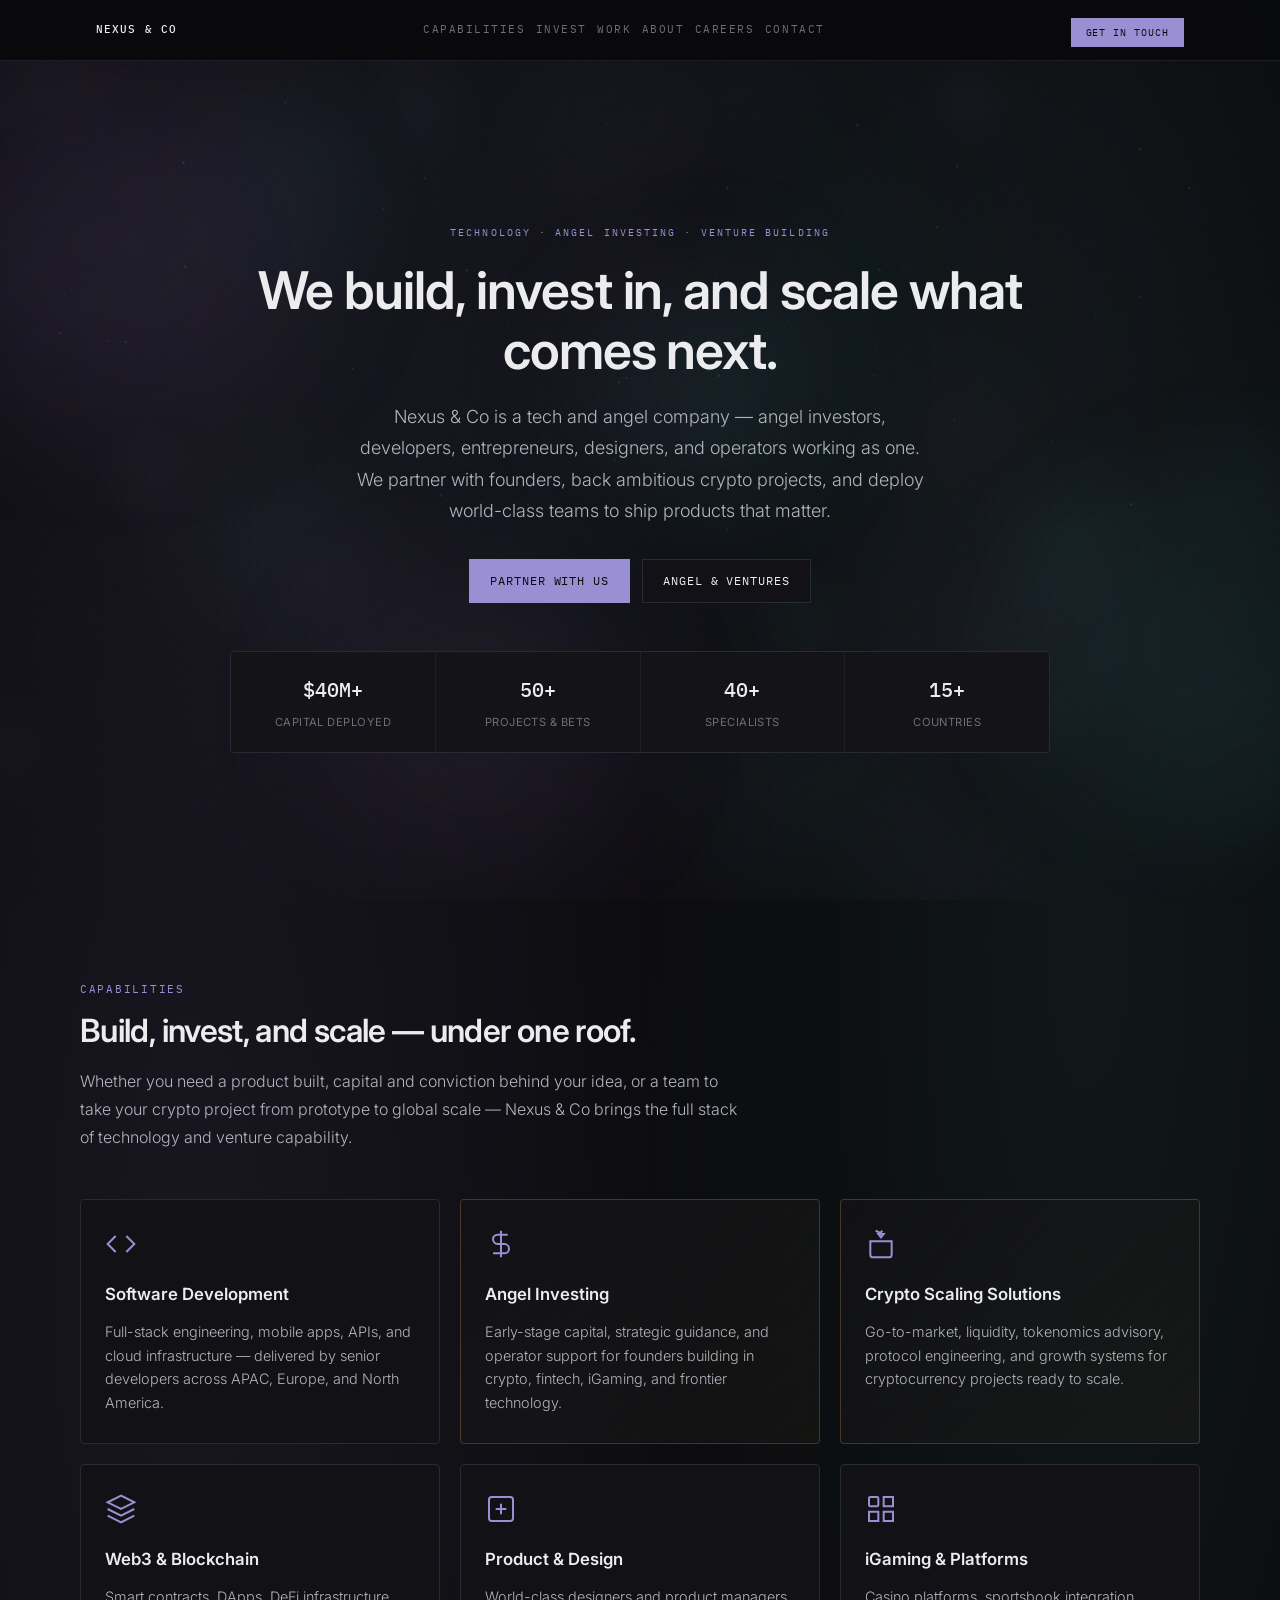
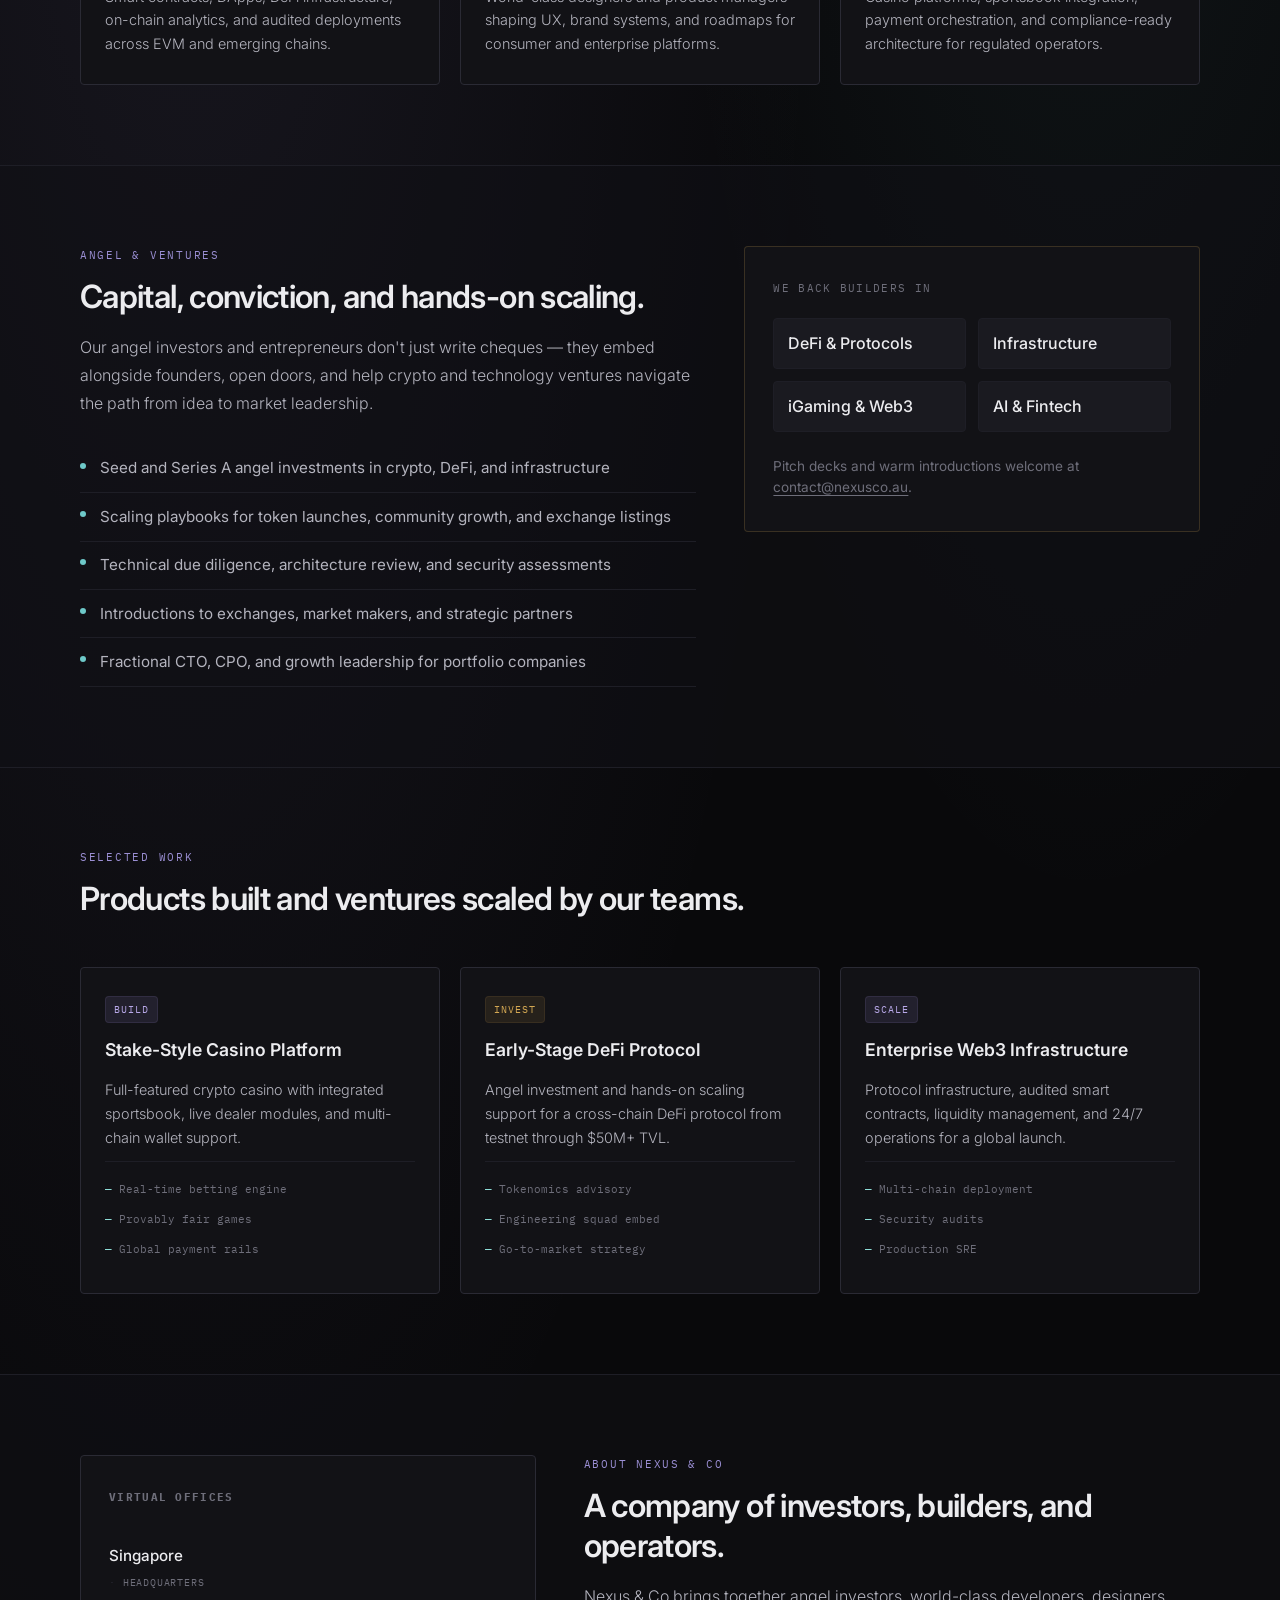
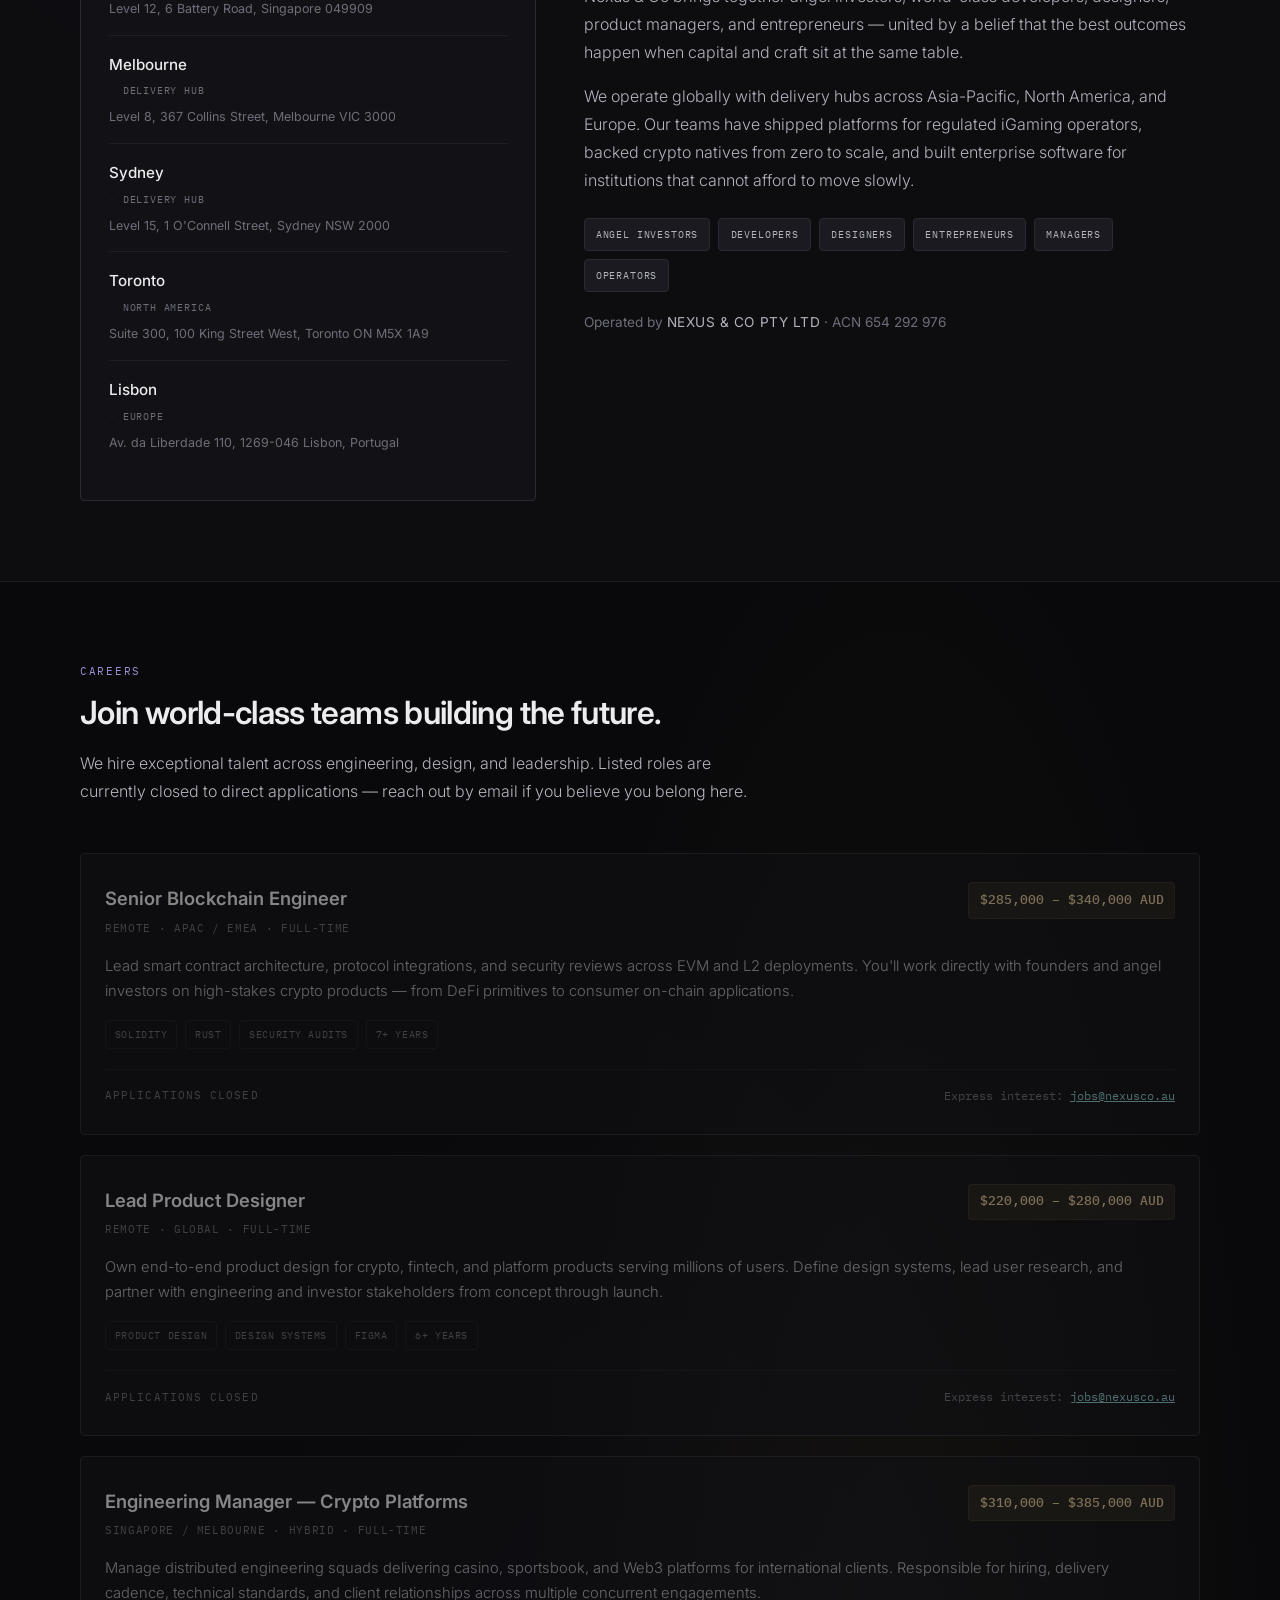
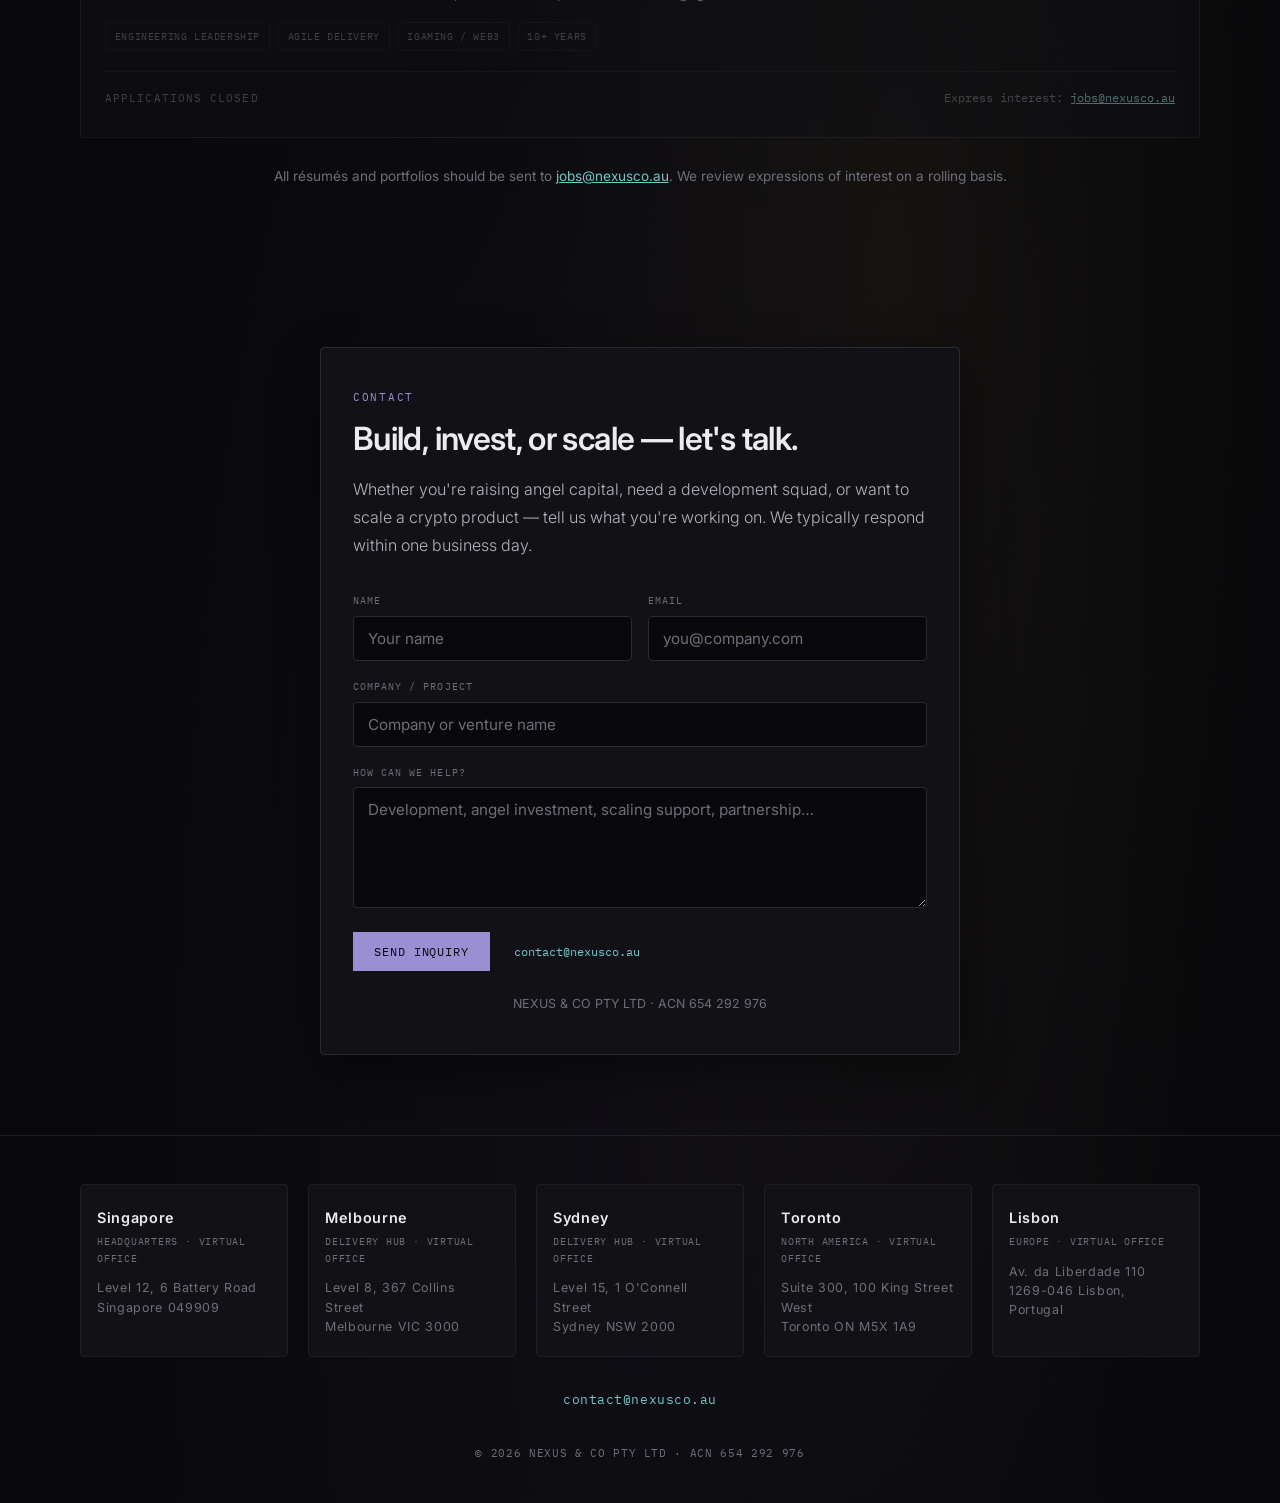
==== index.html @ ab73d251 "Nexus & Co agency site" ====
<!DOCTYPE html>
<html lang="en">
<head>
  <meta charset="UTF-8">
  <meta name="viewport" content="width=device-width, initial-scale=1.0">
  <meta name="description" content="Nexus & Co — a technology and angel investment company. We build, invest in, and scale cryptocurrency projects, startups, and digital platforms worldwide.">
  <title>Nexus &amp; Co | Technology, Angel Investing &amp; Venture Building</title>
  <link rel="preconnect" href="https://fonts.googleapis.com">
  <link rel="preconnect" href="https://fonts.gstatic.com" crossorigin>
  <link href="https://fonts.googleapis.com/css2?family=IBM+Plex+Mono:wght@400;500&family=Inter:wght@300;400;500;600&display=swap" rel="stylesheet">
  <link rel="stylesheet" href="styles.css">
</head>
<body class="page-home page-agency">
  <div class="nebula" aria-hidden="true">
    <div class="nebula-cloud nebula-cloud--1"></div>
    <div class="nebula-cloud nebula-cloud--2"></div>
    <div class="nebula-cloud nebula-cloud--3"></div>
    <div class="nebula-cloud nebula-cloud--4"></div>
  </div>
  <canvas id="portal-canvas" aria-hidden="true"></canvas>
  <div class="grain" aria-hidden="true"></div>

  <header id="site-header"></header>

  <main>
    <section id="home" class="hero hero--agency">
      <div class="hero-content">
        <p class="hero-eyebrow accent-lavender-soft">Technology · Angel Investing · Venture Building</p>
        <h1 class="hero-title">We build, invest in, and scale what comes next.</h1>
        <p class="hero-lead">
          Nexus &amp; Co is a tech and angel company — angel investors, developers, entrepreneurs,
          designers, and operators working as one. We partner with founders, back ambitious crypto
          projects, and deploy world-class teams to ship products that matter.
        </p>
        <div class="hero-actions">
          <a href="#contact" class="btn btn-primary btn-lg">Partner With Us</a>
          <a href="#invest" class="btn btn-secondary btn-lg">Angel &amp; Ventures</a>
        </div>
        <div class="hero-stats">
          <div class="stat">
            <span class="stat-value">$40M+</span>
            <span class="stat-label">Capital Deployed</span>
          </div>
          <div class="stat">
            <span class="stat-value">50+</span>
            <span class="stat-label">Projects &amp; Bets</span>
          </div>
          <div class="stat">
            <span class="stat-value">40+</span>
            <span class="stat-label">Specialists</span>
          </div>
          <div class="stat">
            <span class="stat-value">15+</span>
            <span class="stat-label">Countries</span>
          </div>
        </div>
      </div>
    </section>

    <section id="services" class="section section--agency">
      <div class="section-inner section-inner--wide">
        <div class="section-head">
          <p class="section-eyebrow">Capabilities</p>
          <h2 class="section-heading">Build, invest, and scale — under one roof.</h2>
          <p class="section-intro">
            Whether you need a product built, capital and conviction behind your idea, or a team
            to take your crypto project from prototype to global scale — Nexus &amp; Co brings
            the full stack of technology and venture capability.
          </p>
        </div>
        <div class="service-grid">
          <article class="service-card">
            <div class="service-icon" aria-hidden="true">
              <svg viewBox="0 0 24 24" fill="none" stroke="currentColor" stroke-width="1.5"><path d="M16 18l6-6-6-6M8 6l-6 6 6 6"/></svg>
            </div>
            <h3>Software Development</h3>
            <p>Full-stack engineering, mobile apps, APIs, and cloud infrastructure — delivered by senior developers across APAC, Europe, and North America.</p>
          </article>
          <article class="service-card service-card--highlight">
            <div class="service-icon accent-gold" aria-hidden="true">
              <svg viewBox="0 0 24 24" fill="none" stroke="currentColor" stroke-width="1.5"><path d="M12 2v20M17 5H9.5a3.5 3.5 0 0 0 0 7h5a3.5 3.5 0 0 1 0 7H6"/></svg>
            </div>
            <h3>Angel Investing</h3>
            <p>Early-stage capital, strategic guidance, and operator support for founders building in crypto, fintech, iGaming, and frontier technology.</p>
          </article>
          <article class="service-card service-card--highlight">
            <div class="service-icon accent-gold" aria-hidden="true">
              <svg viewBox="0 0 24 24" fill="none" stroke="currentColor" stroke-width="1.5"><path d="m13 2-2 2.5h3L12 7l-2-2.5h3L8 2"/><path d="M4 10h16v10a2 2 0 0 1-2 2H6a2 2 0 0 1-2-2V10z"/></svg>
            </div>
            <h3>Crypto Scaling Solutions</h3>
            <p>Go-to-market, liquidity, tokenomics advisory, protocol engineering, and growth systems for cryptocurrency projects ready to scale.</p>
          </article>
          <article class="service-card">
            <div class="service-icon" aria-hidden="true">
              <svg viewBox="0 0 24 24" fill="none" stroke="currentColor" stroke-width="1.5"><path d="M12 2L2 7l10 5 10-5-10-5z"/><path d="M2 17l10 5 10-5M2 12l10 5 10-5"/></svg>
            </div>
            <h3>Web3 &amp; Blockchain</h3>
            <p>Smart contracts, DApps, DeFi infrastructure, on-chain analytics, and audited deployments across EVM and emerging chains.</p>
          </article>
          <article class="service-card">
            <div class="service-icon" aria-hidden="true">
              <svg viewBox="0 0 24 24" fill="none" stroke="currentColor" stroke-width="1.5"><rect x="3" y="3" width="18" height="18" rx="2"/><path d="M8 12h8M12 8v8"/></svg>
            </div>
            <h3>Product &amp; Design</h3>
            <p>World-class designers and product managers shaping UX, brand systems, and roadmaps for consumer and enterprise platforms.</p>
          </article>
          <article class="service-card">
            <div class="service-icon" aria-hidden="true">
              <svg viewBox="0 0 24 24" fill="none" stroke="currentColor" stroke-width="1.5"><rect x="3" y="3" width="7" height="7" rx="1"/><path d="M14 3h7v7h-7zM14 14h7v7h-7zM3 14h7v7H3z"/></svg>
            </div>
            <h3>iGaming &amp; Platforms</h3>
            <p>Casino platforms, sportsbook integration, payment orchestration, and compliance-ready architecture for regulated operators.</p>
          </article>
        </div>
      </div>
    </section>

    <section id="invest" class="section section--agency section--alt">
      <div class="section-inner section-inner--wide">
        <div class="split-block">
          <div class="split-block__content">
            <p class="section-eyebrow accent-gold">Angel &amp; Ventures</p>
            <h2 class="section-heading">Capital, conviction, and hands-on scaling.</h2>
            <p class="section-intro">
              Our angel investors and entrepreneurs don't just write cheques — they embed alongside
              founders, open doors, and help crypto and technology ventures navigate the path from
              idea to market leadership.
            </p>
            <ul class="feature-list">
              <li>Seed and Series A angel investments in crypto, DeFi, and infrastructure</li>
              <li>Scaling playbooks for token launches, community growth, and exchange listings</li>
              <li>Technical due diligence, architecture review, and security assessments</li>
              <li>Introductions to exchanges, market makers, and strategic partners</li>
              <li>Fractional CTO, CPO, and growth leadership for portfolio companies</li>
            </ul>
          </div>
          <div class="split-block__panel">
            <div class="trust-panel trust-panel--invest">
              <p class="trust-panel__label">We back builders in</p>
              <ul class="trust-panel__regions">
                <li>DeFi &amp; Protocols</li>
                <li>Infrastructure</li>
                <li>iGaming &amp; Web3</li>
                <li>AI &amp; Fintech</li>
              </ul>
              <p class="trust-panel__note muted">
                Pitch decks and warm introductions welcome at
                <a href="mailto:contact@nexusco.au" class="inline-link accent-cyan">contact@nexusco.au</a>.
              </p>
            </div>
          </div>
        </div>
      </div>
    </section>

    <section id="work" class="section section--agency">
      <div class="section-inner section-inner--wide">
        <div class="section-head">
          <p class="section-eyebrow">Selected Work</p>
          <h2 class="section-heading">Products built and ventures scaled by our teams.</h2>
        </div>
        <div class="project-grid">
          <article class="project-card">
            <span class="project-tag">Build</span>
            <h3>Stake-Style Casino Platform</h3>
            <p>Full-featured crypto casino with integrated sportsbook, live dealer modules, and multi-chain wallet support.</p>
            <ul class="project-meta">
              <li>Real-time betting engine</li>
              <li>Provably fair games</li>
              <li>Global payment rails</li>
            </ul>
          </article>
          <article class="project-card">
            <span class="project-tag project-tag--gold">Invest</span>
            <h3>Early-Stage DeFi Protocol</h3>
            <p>Angel investment and hands-on scaling support for a cross-chain DeFi protocol from testnet through $50M+ TVL.</p>
            <ul class="project-meta">
              <li>Tokenomics advisory</li>
              <li>Engineering squad embed</li>
              <li>Go-to-market strategy</li>
            </ul>
          </article>
          <article class="project-card">
            <span class="project-tag">Scale</span>
            <h3>Enterprise Web3 Infrastructure</h3>
            <p>Protocol infrastructure, audited smart contracts, liquidity management, and 24/7 operations for a global launch.</p>
            <ul class="project-meta">
              <li>Multi-chain deployment</li>
              <li>Security audits</li>
              <li>Production SRE</li>
            </ul>
          </article>
        </div>
      </div>
    </section>

    <section id="about" class="section section--agency section--alt">
      <div class="section-inner section-inner--wide">
        <div class="split-block split-block--reverse">
          <div class="split-block__content">
            <p class="section-eyebrow">About Nexus &amp; Co</p>
            <h2 class="section-heading">A company of investors, builders, and operators.</h2>
            <p class="section-intro">
              Nexus &amp; Co brings together angel investors, world-class developers, designers,
              product managers, and entrepreneurs — united by a belief that the best outcomes
              happen when capital and craft sit at the same table.
            </p>
            <p class="section-intro">
              We operate globally with delivery hubs across Asia-Pacific, North America, and Europe.
              Our teams have shipped platforms for regulated iGaming operators, backed crypto
              natives from zero to scale, and built enterprise software for institutions that
              cannot afford to move slowly.
            </p>
            <div class="team-pillars">
              <span class="team-pillar">Angel Investors</span>
              <span class="team-pillar">Developers</span>
              <span class="team-pillar">Designers</span>
              <span class="team-pillar">Entrepreneurs</span>
              <span class="team-pillar">Managers</span>
              <span class="team-pillar">Operators</span>
            </div>
            <p class="section-legal muted">
              Operated by <span class="legal-entity">NEXUS &amp; CO PTY LTD</span> · ACN 654 292 976
            </p>
          </div>
          <div class="split-block__panel">
            <div class="office-list">
              <h3 class="office-list__title">Virtual Offices</h3>
              <ul class="office-addresses">
                <li>
                  <span class="office-city">Singapore</span>
                  <span class="office-role">Headquarters</span>
                  <address>Level 12, 6 Battery Road, Singapore 049909</address>
                </li>
                <li>
                  <span class="office-city">Melbourne</span>
                  <span class="office-role">Delivery Hub</span>
                  <address>Level 8, 367 Collins Street, Melbourne VIC 3000</address>
                </li>
                <li>
                  <span class="office-city">Sydney</span>
                  <span class="office-role">Delivery Hub</span>
                  <address>Level 15, 1 O'Connell Street, Sydney NSW 2000</address>
                </li>
                <li>
                  <span class="office-city">Toronto</span>
                  <span class="office-role">North America</span>
                  <address>Suite 300, 100 King Street West, Toronto ON M5X 1A9</address>
                </li>
                <li>
                  <span class="office-city">Lisbon</span>
                  <span class="office-role">Europe</span>
                  <address>Av. da Liberdade 110, 1269-046 Lisbon, Portugal</address>
                </li>
              </ul>
            </div>
          </div>
        </div>
      </div>
    </section>

    <section id="careers" class="section section--agency">
      <div class="section-inner section-inner--wide">
        <div class="section-head">
          <p class="section-eyebrow">Careers</p>
          <h2 class="section-heading">Join world-class teams building the future.</h2>
          <p class="section-intro">
            We hire exceptional talent across engineering, design, and leadership. Listed roles are
            currently closed to direct applications — reach out by email if you believe you belong here.
          </p>
        </div>
        <div class="jobs-board">
          <article class="job-card job-card--closed">
            <div class="job-card__top">
              <div>
                <h3 class="job-title">Senior Blockchain Engineer</h3>
                <p class="job-meta">Remote · APAC / EMEA · Full-time</p>
              </div>
              <span class="job-salary">$285,000 – $340,000 AUD</span>
            </div>
            <p class="job-desc">
              Lead smart contract architecture, protocol integrations, and security reviews across
              EVM and L2 deployments. You'll work directly with founders and angel investors on
              high-stakes crypto products — from DeFi primitives to consumer on-chain applications.
            </p>
            <ul class="job-tags">
              <li>Solidity</li>
              <li>Rust</li>
              <li>Security audits</li>
              <li>7+ years</li>
            </ul>
            <div class="job-card__footer">
              <span class="job-status">Applications closed</span>
              <span class="job-apply-note">Express interest: <a href="mailto:jobs@nexusco.au" class="accent-cyan">jobs@nexusco.au</a></span>
            </div>
          </article>

          <article class="job-card job-card--closed">
            <div class="job-card__top">
              <div>
                <h3 class="job-title">Lead Product Designer</h3>
                <p class="job-meta">Remote · Global · Full-time</p>
              </div>
              <span class="job-salary">$220,000 – $280,000 AUD</span>
            </div>
            <p class="job-desc">
              Own end-to-end product design for crypto, fintech, and platform products serving
              millions of users. Define design systems, lead user research, and partner with
              engineering and investor stakeholders from concept through launch.
            </p>
            <ul class="job-tags">
              <li>Product design</li>
              <li>Design systems</li>
              <li>Figma</li>
              <li>6+ years</li>
            </ul>
            <div class="job-card__footer">
              <span class="job-status">Applications closed</span>
              <span class="job-apply-note">Express interest: <a href="mailto:jobs@nexusco.au" class="accent-cyan">jobs@nexusco.au</a></span>
            </div>
          </article>

          <article class="job-card job-card--closed">
            <div class="job-card__top">
              <div>
                <h3 class="job-title">Engineering Manager — Crypto Platforms</h3>
                <p class="job-meta">Singapore / Melbourne · Hybrid · Full-time</p>
              </div>
              <span class="job-salary">$310,000 – $385,000 AUD</span>
            </div>
            <p class="job-desc">
              Manage distributed engineering squads delivering casino, sportsbook, and Web3
              platforms for international clients. Responsible for hiring, delivery cadence,
              technical standards, and client relationships across multiple concurrent engagements.
            </p>
            <ul class="job-tags">
              <li>Engineering leadership</li>
              <li>Agile delivery</li>
              <li>iGaming / Web3</li>
              <li>10+ years</li>
            </ul>
            <div class="job-card__footer">
              <span class="job-status">Applications closed</span>
              <span class="job-apply-note">Express interest: <a href="mailto:jobs@nexusco.au" class="accent-cyan">jobs@nexusco.au</a></span>
            </div>
          </article>
        </div>
        <p class="jobs-board__note muted">
          All résumés and portfolios should be sent to
          <a href="mailto:jobs@nexusco.au" class="accent-cyan">jobs@nexusco.au</a>.
          We review expressions of interest on a rolling basis.
        </p>
      </div>
    </section>

    <section id="contact" class="section section--agency section--contact section-last">
      <div class="section-inner section-inner--narrow">
        <div class="contact-card">
          <p class="section-eyebrow">Contact</p>
          <h2 class="section-heading">Build, invest, or scale — let's talk.</h2>
          <p class="section-intro">
            Whether you're raising angel capital, need a development squad, or want to scale a
            crypto product — tell us what you're working on. We typically respond within one business day.
          </p>
          <form class="contact-form" id="contact-form" action="mailto:contact@nexusco.au" method="post" enctype="text/plain">
            <div class="form-row">
              <label class="form-field">
                <span>Name</span>
                <input type="text" name="name" required autocomplete="name" placeholder="Your name">
              </label>
              <label class="form-field">
                <span>Email</span>
                <input type="email" name="email" required autocomplete="email" placeholder="you@company.com">
              </label>
            </div>
            <label class="form-field">
              <span>Company / Project</span>
              <input type="text" name="company" autocomplete="organization" placeholder="Company or venture name">
            </label>
            <label class="form-field">
              <span>How can we help?</span>
              <textarea name="message" rows="5" required placeholder="Development, angel investment, scaling support, partnership…"></textarea>
            </label>
            <div class="contact-form__actions">
              <button type="submit" class="btn btn-primary btn-lg">Send Inquiry</button>
              <a href="mailto:contact@nexusco.au" class="contact-email accent-cyan">contact@nexusco.au</a>
            </div>
          </form>
          <p class="contact-form__status" id="contact-status" hidden></p>
          <p class="contact-legal muted">
            NEXUS &amp; CO PTY LTD · ACN 654 292 976
          </p>
        </div>
      </div>
    </section>
  </main>

  <footer class="site-footer site-footer--agency">
    <div class="footer-inner footer-inner--minimal">
      <div class="footer-offices">
        <article class="footer-office">
          <h3 class="footer-office__city">Singapore</h3>
          <p class="footer-office__role muted">Headquarters · Virtual Office</p>
          <address>Level 12, 6 Battery Road<br>Singapore 049909</address>
        </article>
        <article class="footer-office">
          <h3 class="footer-office__city">Melbourne</h3>
          <p class="footer-office__role muted">Delivery Hub · Virtual Office</p>
          <address>Level 8, 367 Collins Street<br>Melbourne VIC 3000</address>
        </article>
        <article class="footer-office">
          <h3 class="footer-office__city">Sydney</h3>
          <p class="footer-office__role muted">Delivery Hub · Virtual Office</p>
          <address>Level 15, 1 O'Connell Street<br>Sydney NSW 2000</address>
        </article>
        <article class="footer-office">
          <h3 class="footer-office__city">Toronto</h3>
          <p class="footer-office__role muted">North America · Virtual Office</p>
          <address>Suite 300, 100 King Street West<br>Toronto ON M5X 1A9</address>
        </article>
        <article class="footer-office">
          <h3 class="footer-office__city">Lisbon</h3>
          <p class="footer-office__role muted">Europe · Virtual Office</p>
          <address>Av. da Liberdade 110<br>1269-046 Lisbon, Portugal</address>
        </article>
      </div>
      <a href="mailto:contact@nexusco.au" class="footer-contact accent-cyan">contact@nexusco.au</a>
      <p class="footer-legal-line muted">&copy; <span id="year"></span> NEXUS &amp; CO PTY LTD · ACN 654 292 976</p>
    </div>
  </footer>

  <script src="nav-utils.js"></script>
  <script src="header.js"></script>
  <script src="script.js"></script>
</body>
</html>
---- styles.css ----
/* Nexus & Co — dark nebula / venture */

:root {
  --bg: #09090b;
  --bg-panel: #121216;
  --bg-elevated: #1a1a20;
  --fg: #ececef;
  --fg-secondary: #b4b4be;
  --fg-muted: #6e6e7a;
  --border: #2a2a34;
  --border-soft: #1e1e26;
  --accent: #d8d8e0;
  --lavender: #b8a8e8;
  --lavender-soft: #9b8fd4;
  --lavender-bg: rgba(155, 143, 212, 0.12);
  --gold: #d4a853;
  --gold-soft: #e8c47a;
  --gold-bg: rgba(212, 168, 83, 0.1);
  --cyan: #6ec9c9;
  --cyan-soft: #8eded8;
  --cyan-bg: rgba(110, 201, 201, 0.1);
  --galaxy-1: rgba(155, 143, 212, 0.08);
  --galaxy-2: rgba(110, 201, 201, 0.06);
  --ring: rgba(200, 200, 220, 0.1);
  --shadow: rgba(0, 0, 0, 0.45);
  --font: "IBM Plex Mono", "Courier New", Courier, monospace;
  --font-sans: "Inter", system-ui, -apple-system, "Segoe UI", sans-serif;
  --max-width: 640px;
  --max-width-wide: 1120px;
  --max-width-narrow: 640px;
  --header-height: 3.75rem;
  --radius: 4px;
}

.accent-lavender {
  color: var(--lavender);
}

.accent-cyan {
  color: var(--cyan);
}

.accent-cyan-soft {
  color: var(--cyan-soft);
}

.accent-lavender-soft {
  color: var(--lavender-soft);
}

.accent-gold {
  color: var(--gold);
}

.logo {
  color: var(--fg);
  text-shadow: 0 0 48px var(--lavender-bg);
}

*,
*::before,
*::after {
  box-sizing: border-box;
  margin: 0;
  padding: 0;
}

html {
  scroll-behavior: smooth;
  scroll-padding-top: 5.5rem;
  font-size: 16px;
}

body {
  font-family: var(--font);
  background: var(--bg);
  background-image:
    radial-gradient(ellipse 90% 60% at 15% 20%, rgba(155, 143, 212, 0.1) 0%, transparent 55%),
    radial-gradient(ellipse 70% 50% at 85% 15%, rgba(110, 201, 201, 0.08) 0%, transparent 50%),
    radial-gradient(ellipse 80% 55% at 50% 95%, rgba(120, 90, 160, 0.06) 0%, transparent 55%);
  color: var(--fg);
  line-height: 1.75;
  min-height: 100vh;
  overflow-x: hidden;
  -webkit-font-smoothing: antialiased;
}

/* Nebula layers */
.nebula {
  position: fixed;
  inset: 0;
  z-index: 0;
  pointer-events: none;
  overflow: hidden;
}

.nebula-cloud {
  position: absolute;
  border-radius: 50%;
  filter: blur(72px);
  opacity: 0.55;
  animation: nebula-drift 48s ease-in-out infinite;
}

.nebula-cloud--1 {
  width: min(55vw, 420px);
  height: min(45vw, 340px);
  top: 8%;
  left: -8%;
  background: rgba(120, 100, 170, 0.22);
  animation-duration: 52s;
}

.nebula-cloud--2 {
  width: min(50vw, 380px);
  height: min(40vw, 300px);
  top: 55%;
  right: -10%;
  background: rgba(70, 150, 160, 0.18);
  animation-delay: -12s;
  animation-duration: 44s;
}

.nebula-cloud--3 {
  width: min(42vw, 320px);
  height: min(38vw, 280px);
  bottom: 5%;
  left: 25%;
  background: rgba(140, 110, 180, 0.14);
  animation-delay: -24s;
  animation-direction: reverse;
}

.nebula-cloud--4 {
  width: min(35vw, 260px);
  height: min(30vw, 220px);
  top: 30%;
  left: 45%;
  background: rgba(90, 170, 180, 0.12);
  animation-delay: -8s;
  animation-duration: 56s;
}

@keyframes nebula-drift {
  0%, 100% {
    transform: translate(0, 0) scale(1);
  }
  33% {
    transform: translate(3%, 2%) scale(1.04);
  }
  66% {
    transform: translate(-2%, 3%) scale(0.98);
  }
}

/* Portal / galaxy canvas */
#portal-canvas {
  position: fixed;
  inset: 0;
  width: 100%;
  height: 100%;
  z-index: 1;
  pointer-events: none;
}

.grain {
  position: fixed;
  inset: 0;
  z-index: 2;
  pointer-events: none;
  opacity: 0.35;
  background-image: url("data:image/svg+xml,%3Csvg viewBox='0 0 256 256' xmlns='http://www.w3.org/2000/svg'%3E%3Cfilter id='n'%3E%3CfeTurbulence type='fractalNoise' baseFrequency='0.9' numOctaves='4' stitchTiles='stitch'/%3E%3C/filter%3E%3Crect width='100%25' height='100%25' filter='url(%23n)' opacity='0.04'/%3E%3C/svg%3E");
}

/* Header */
.site-header {
  position: fixed;
  top: 0;
  left: 0;
  right: 0;
  z-index: 100;
  min-height: var(--header-height);
  display: flex;
  align-items: center;
  justify-content: center;
  background: linear-gradient(
    to bottom,
    rgba(9, 9, 11, 0.96) 0%,
    rgba(9, 9, 11, 0.88) 70%,
    transparent 100%
  );
  backdrop-filter: blur(10px);
}

.site-header--spread {
  padding: 0.5rem 0;
}

.header-inner {
  width: 100%;
  max-width: var(--max-width-wide);
  margin: 0 auto;
  padding: 0.5rem 1rem;
  display: flex;
  align-items: center;
  gap: 0.5rem 0.75rem;
}

.header-logo {
  font-size: 0.68rem;
  font-weight: 500;
  letter-spacing: 0.14em;
  text-transform: uppercase;
  color: var(--fg);
  text-decoration: none;
  white-space: nowrap;
  flex-shrink: 0;
}

.nav-toggle {
  display: none;
  margin-left: auto;
  font-family: var(--font);
  font-size: 0.62rem;
  letter-spacing: 0.1em;
  text-transform: uppercase;
  padding: 0.4rem 0.55rem;
  border: 1px solid var(--border);
  background: var(--bg-panel);
  color: var(--fg-muted);
  cursor: pointer;
}

.header-nav-group {
  display: flex;
  align-items: center;
  gap: 0.35rem 0.75rem;
  flex: 1;
  min-width: 0;
  justify-content: center;
}

.nav--public {
  display: flex;
  flex-wrap: wrap;
  justify-content: center;
  gap: 0.2rem 0.65rem;
  min-width: 0;
}

.nav-link {
  font-size: 0.62rem;
}

.nav-link[hidden] {
  display: none !important;
}

.nav-member {
  flex-shrink: 0;
  position: relative;
}

.nav-member[hidden] {
  display: none !important;
}

.nav-dropdown__trigger {
  font-family: var(--font);
  font-size: 0.62rem;
  letter-spacing: 0.1em;
  text-transform: uppercase;
  padding: 0.35rem 0.55rem;
  border: 1px solid var(--border);
  background: linear-gradient(135deg, var(--lavender-bg), var(--cyan-bg));
  color: var(--fg);
  cursor: pointer;
  white-space: nowrap;
}

.nav-dropdown__trigger[aria-expanded="true"] {
  border-color: var(--lavender-soft);
  color: var(--lavender);
}

.nav-dropdown__caret {
  font-size: 0.5rem;
  margin-left: 0.15rem;
}

.nav-dropdown__panel {
  position: absolute;
  top: calc(100% + 0.35rem);
  right: 0;
  min-width: 10rem;
  background: var(--bg-panel);
  border: 1px solid var(--border);
  box-shadow: 0 8px 28px var(--shadow);
  z-index: 200;
  display: flex;
  flex-direction: column;
  padding: 0.35rem 0;
}

.nav-dropdown__panel[hidden] {
  display: none;
}

.nav-dropdown__link {
  font-size: 0.62rem;
  letter-spacing: 0.08em;
  text-transform: uppercase;
  padding: 0.55rem 0.85rem;
  color: var(--fg-muted);
  text-decoration: none;
  transition: background 0.15s ease, color 0.15s ease;
}

.nav-dropdown__link:hover,
.nav-dropdown__link:focus-visible,
.nav-dropdown__link.active {
  color: var(--lavender);
  background: var(--lavender-bg);
  outline: none;
}

.wallet-panel {
  flex-shrink: 0;
}

.nav-link--dashboard {
  color: var(--fg);
}

.nav-link {
  font-size: 0.7rem;
  font-weight: 400;
  letter-spacing: 0.14em;
  text-transform: uppercase;
  color: var(--fg-muted);
  text-decoration: none;
  transition: color 0.2s ease;
}

.nav-link:hover,
.nav-link:focus-visible {
  color: var(--fg);
  outline: none;
}

.nav-link.active {
  color: var(--lavender);
  outline: none;
}

/* Main */
main {
  position: relative;
  z-index: 2;
  padding-top: var(--header-height);
}

/* Terminal frames */
.terminal-frame {
  background: var(--bg-panel);
  border: 1px solid var(--border);
  border-radius: var(--radius);
  box-shadow: 0 1px 0 var(--shadow), 0 12px 40px var(--shadow);
  overflow: hidden;
}

.frame-bar {
  display: flex;
  align-items: center;
  gap: 0.75rem;
  padding: 0.5rem 1rem;
  background: var(--bg-elevated);
  border-bottom: 1px solid var(--border-soft);
  font-size: 0.65rem;
  letter-spacing: 0.1em;
  text-transform: lowercase;
  color: var(--fg-muted);
}

.frame-dots::before {
  content: "";
  display: inline-block;
  width: 6px;
  height: 6px;
  border-radius: 50%;
  background: var(--border);
  box-shadow: 10px 0 0 var(--border), 20px 0 0 var(--border);
}

.frame-body {
  padding: 2.5rem 2rem;
  position: relative;
}

/* Hero */
.hero {
  min-height: 100vh;
  display: flex;
  align-items: center;
  justify-content: center;
  padding: 5rem 1.5rem 6rem;
}

.hero-frame {
  width: 100%;
  max-width: var(--max-width);
  text-align: center;
}

.hero-frame .frame-body {
  padding: 4rem 2rem 3.5rem;
}

.hero-eyebrow {
  position: relative;
  z-index: 1;
  font-size: 0.65rem;
  letter-spacing: 0.2em;
  text-transform: uppercase;
  margin-bottom: 0.75rem;
}

.lead {
  font-size: 0.9rem;
  color: var(--fg-secondary);
  font-weight: 300;
  margin-bottom: 1.5rem;
  line-height: 1.8;
}

.accomplish-grid {
  display: grid;
  grid-template-columns: repeat(4, 1fr);
  gap: 1px;
  background: var(--border-soft);
  border: 1px solid var(--border-soft);
  margin: 1.75rem 0;
}

.accomplish-card {
  background: var(--bg-panel);
  padding: 1.1rem 0.85rem;
  display: flex;
  flex-direction: column;
  gap: 0.3rem;
  text-align: center;
}

.accomplish-value {
  font-size: 1rem;
  font-weight: 500;
  color: var(--fg);
}

.accomplish-label {
  font-size: 0.62rem;
  letter-spacing: 0.06em;
  text-transform: uppercase;
  color: var(--fg-muted);
}

.accomplish-list {
  list-style: none;
  font-size: 0.82rem;
  color: var(--fg-secondary);
  font-weight: 300;
}

.accomplish-list li {
  padding: 0.55rem 0;
  border-bottom: 1px solid var(--border-soft);
  padding-left: 1rem;
  position: relative;
}

.accomplish-list li::before {
  content: "›";
  position: absolute;
  left: 0;
  color: var(--cyan-soft);
}

.accomplish-list li:last-child {
  border-bottom: none;
}

.access-actions {
  margin-top: 1.5rem;
  padding-top: 1.5rem;
  border-top: 1px solid var(--border-soft);
  text-align: center;
}

.access-actions[hidden] {
  display: none;
}

.inline-link {
  color: inherit;
  text-decoration: underline;
  text-underline-offset: 3px;
}

.inline-link:hover {
  color: var(--cyan);
}

.portal-ring {
  position: absolute;
  top: 50%;
  left: 50%;
  width: min(280px, 70vw);
  height: min(280px, 70vw);
  transform: translate(-50%, -55%);
  pointer-events: none;
}

.ring {
  position: absolute;
  inset: 0;
  border: 1px solid var(--ring);
  border-radius: 50%;
  animation: orbit 24s linear infinite;
}

.ring-1 {
  inset: 5%;
  animation-duration: 32s;
  animation-direction: reverse;
}

.ring-2 {
  inset: 18%;
  border-style: dashed;
  opacity: 0.7;
}

.ring-3 {
  inset: 32%;
  animation-duration: 18s;
  opacity: 0.5;
}

@keyframes orbit {
  to { transform: rotate(360deg); }
}

.logo {
  position: relative;
  z-index: 1;
  font-size: clamp(2rem, 8vw, 3.75rem);
  font-weight: 600;
  letter-spacing: 0.28em;
  margin-right: -0.28em;
  color: var(--fg);
  margin-bottom: 1.25rem;
  text-shadow: 0 0 40px var(--lavender-bg);
}

.tagline {
  position: relative;
  z-index: 1;
  max-width: 28rem;
  margin: 0 auto 2rem;
  font-size: clamp(0.8rem, 2.2vw, 0.95rem);
  font-weight: 300;
  color: var(--fg-secondary);
  line-height: 1.85;
}

.hero-meta {
  position: relative;
  z-index: 1;
  display: inline-flex;
  flex-direction: column;
  align-items: flex-start;
  text-align: left;
  font-size: 0.75rem;
  gap: 0.2rem;
  padding-top: 1.5rem;
  border-top: 1px solid var(--border-soft);
  margin-top: 0.5rem;
}

.meta-line {
  color: var(--fg-secondary);
}

.caret {
  color: var(--cyan-soft);
  margin-right: 0.35rem;
}

.muted {
  color: var(--fg-muted);
}

/* Sections */
.section {
  padding: 3rem 1.5rem;
}

.section-inner {
  max-width: var(--max-width);
  margin: 0 auto;
}

.section-last {
  padding-bottom: 7rem;
}

.section-title {
  font-size: 0.85rem;
  font-weight: 500;
  letter-spacing: 0.2em;
  text-transform: uppercase;
  color: var(--fg);
  margin-bottom: 1.5rem;
}

.section-title.accent-lavender {
  color: var(--lavender);
}

.frame-body p {
  margin-bottom: 1.15rem;
  font-size: 0.875rem;
  font-weight: 300;
  color: var(--fg-secondary);
}

.frame-body p:last-of-type:not(.footnote) {
  margin-bottom: 0;
}

.pull-quote {
  margin-top: 1.75rem;
  padding: 1rem 0 0 1rem;
  border-top: 1px solid var(--border-soft);
  border-left: 2px solid var(--lavender-soft);
  font-size: 0.85rem;
  font-weight: 400;
  font-style: italic;
  color: var(--fg);
}

/* Strategy */
.strategy-list {
  list-style: none;
  margin: 1.75rem 0;
  border-top: 1px solid var(--border-soft);
}

.strategy-list li {
  display: grid;
  grid-template-columns: 2.5rem 1fr;
  gap: 1rem;
  padding: 1rem 0;
  border-bottom: 1px solid var(--border-soft);
  font-size: 0.8rem;
}

.strategy-label {
  font-weight: 500;
  color: var(--fg-muted);
  font-variant-numeric: oldstyle-nums;
}

.strategy-desc {
  color: var(--fg-secondary);
  font-weight: 300;
}

.footnote {
  font-size: 0.75rem;
  margin-top: 1.25rem;
}

/* Specs */
.spec-list {
  margin-top: 1.75rem;
  border-top: 1px solid var(--border-soft);
}

.spec-row {
  display: grid;
  grid-template-columns: 9rem 1fr;
  gap: 1rem;
  padding: 0.7rem 0;
  font-size: 0.8rem;
  border-bottom: 1px solid var(--border-soft);
}

.spec-row dt {
  color: var(--fg-muted);
  font-weight: 400;
}

.spec-row dd {
  color: var(--fg-secondary);
  font-weight: 300;
}

/* Membership */
.membership-note {
  margin-top: 2rem;
  padding-top: 1.75rem;
  border-top: 1px solid var(--border-soft);
  text-align: center;
}

.membership-statement {
  font-size: 0.85rem;
  font-weight: 400;
  color: var(--fg);
  letter-spacing: 0.06em;
  margin-bottom: 1rem;
}

.membership-closing {
  font-size: 0.8rem;
  font-style: italic;
}

/* Footer */
.site-footer {
  position: relative;
  z-index: 2;
  padding: 2rem 1.5rem;
  border-top: 1px solid var(--border-soft);
}

.footer-inner {
  max-width: var(--max-width);
  margin: 0 auto;
  display: flex;
  flex-wrap: wrap;
  justify-content: center;
  align-items: center;
  gap: 0.35rem 0.75rem;
  font-size: 0.7rem;
  letter-spacing: 0.06em;
  color: var(--fg-muted);
}

.footer-brand {
  color: var(--fg-secondary);
  font-weight: 500;
}

.footer-sep {
  color: var(--border);
}

.footer-email {
  text-decoration: none;
  transition: color 0.2s ease, text-shadow 0.2s ease;
}

.footer-email:hover,
.footer-email:focus-visible {
  color: var(--cyan);
  text-shadow: 0 0 12px var(--cyan-bg);
  outline: none;
}

/* Wallet */
.wallet-panel {
  display: flex;
  flex-direction: column;
  align-items: flex-end;
  gap: 0.25rem;
}

.wallet-connected {
  display: flex;
  flex-wrap: wrap;
  align-items: center;
  justify-content: flex-end;
  gap: 0.4rem 0.5rem;
}

.wallet-connected[hidden],
.wallet-panel .btn-primary[hidden] {
  display: none !important;
}

.wallet-badge {
  font-size: 0.7rem;
  padding: 0.35rem 0.6rem;
  border: 1px solid var(--border);
  background: var(--bg);
  color: var(--fg-secondary);
  letter-spacing: 0.04em;
}

.wallet-error {
  font-size: 0.65rem;
  color: var(--fg-secondary);
  max-width: 14rem;
  text-align: right;
  line-height: 1.4;
}

.wallet-error[hidden] {
  display: none;
}

.btn-compact {
  padding: 0.35rem 0.5rem;
  min-width: 0;
}

.btn {
  font-family: var(--font);
  font-size: 0.62rem;
  letter-spacing: 0.1em;
  text-transform: uppercase;
  padding: 0.4rem 0.65rem;
  border: 1px solid var(--border);
  background: var(--bg-panel);
  color: var(--fg);
  cursor: pointer;
  text-decoration: none;
  transition: background 0.15s ease, border-color 0.15s ease;
}

.btn:hover,
.btn:focus-visible {
  border-color: var(--fg-muted);
  outline: none;
}

.btn:disabled {
  opacity: 0.5;
  cursor: wait;
}

.btn-primary {
  background: var(--lavender-soft);
  color: var(--bg);
  border-color: var(--lavender-soft);
}

.btn-primary:hover,
.btn-primary:focus-visible {
  background: var(--lavender);
  border-color: var(--lavender);
  color: var(--bg);
}

.btn-enquire {
  font-size: 0.58rem;
  padding: 0.35rem 0.5rem;
  white-space: nowrap;
  text-decoration: none;
  display: inline-block;
  background: transparent;
  color: var(--cyan-soft);
  border: 1px solid var(--border);
}

.btn-enquire:hover,
.btn-enquire:focus-visible {
  border-color: var(--cyan);
  color: var(--cyan);
  background: var(--cyan-bg);
  outline: none;
}

.btn-secondary {
  background: var(--bg-panel);
}

.btn-ghost {
  background: transparent;
  border-color: transparent;
  color: var(--fg-muted);
}

.btn-ghost:hover {
  color: var(--fg);
  border-color: transparent;
}

/* Dashboard */
.page-dashboard main {
  padding-top: calc(var(--header-height) + 1rem);
}

.dashboard-main {
  padding: 2rem 1.5rem 4rem;
}

.dashboard-wrap {
  max-width: var(--max-width-wide);
  margin: 0 auto;
}

.dashboard-frame .frame-body {
  padding: 2rem 1.75rem 2.5rem;
}

.dashboard-header {
  margin-bottom: 2rem;
}

.dashboard-title {
  font-size: 0.9rem;
  font-weight: 500;
  letter-spacing: 0.2em;
  text-transform: uppercase;
  margin-bottom: 0.5rem;
}

.dashboard-sub {
  font-size: 0.8rem;
  font-weight: 300;
}

.stats-row {
  display: grid;
  grid-template-columns: repeat(3, 1fr);
  gap: 1px;
  background: var(--border-soft);
  border: 1px solid var(--border-soft);
  margin-bottom: 2rem;
}

.stat-card {
  background: var(--bg-panel);
  padding: 1.1rem 1.25rem;
  display: flex;
  flex-direction: column;
  gap: 0.35rem;
}

.stat-label {
  font-size: 0.65rem;
  letter-spacing: 0.08em;
  text-transform: uppercase;
  color: var(--fg-muted);
}

.stat-value {
  font-size: 0.95rem;
  font-weight: 500;
  color: var(--fg);
}

.table-wrap {
  overflow-x: auto;
  border: 1px solid var(--border-soft);
  margin-bottom: 1.5rem;
}

.invest-table {
  width: 100%;
  border-collapse: collapse;
  font-size: 0.75rem;
}

.invest-table th,
.invest-table td {
  padding: 0.85rem 1rem;
  text-align: left;
  border-bottom: 1px solid var(--border-soft);
}

.invest-table th {
  font-weight: 500;
  letter-spacing: 0.08em;
  text-transform: uppercase;
  font-size: 0.65rem;
  color: var(--fg-muted);
  background: var(--bg-elevated);
}

.invest-table tbody tr:last-child td {
  border-bottom: none;
}

.invest-table tbody tr:hover td {
  background: rgba(255, 255, 255, 0.02);
}

.cell-primary {
  display: block;
  font-weight: 500;
  color: var(--fg);
}

.cell-meta {
  display: block;
  font-size: 0.65rem;
  margin-top: 0.15rem;
}

.cell-highlight {
  font-weight: 500;
  color: var(--fg);
}

.status-pill {
  display: inline-block;
  font-size: 0.6rem;
  letter-spacing: 0.06em;
  text-transform: uppercase;
  padding: 0.2rem 0.45rem;
  border: 1px solid var(--border);
  color: var(--fg-muted);
}

.status-pill--active {
  border-color: var(--fg-muted);
  color: var(--fg-secondary);
}

.status-pill--deploying {
  border-style: dashed;
}

.dashboard-disclaimer {
  font-size: 0.7rem;
  line-height: 1.6;
}

.consortium-note {
  font-size: 0.75rem;
  margin-bottom: 1.25rem;
  padding: 0.75rem 1rem;
  background: var(--cyan-bg);
  border-left: 2px solid var(--cyan-soft);
  line-height: 1.6;
}

.member-notice {
  font-size: 0.75rem;
  margin-bottom: 1.5rem;
  padding: 0.75rem 1rem;
  background: var(--lavender-bg);
  border-left: 2px solid var(--lavender-soft);
  line-height: 1.6;
}

.member-notice[hidden] {
  display: none;
}

.stat-meta {
  font-size: 0.6rem;
  margin-top: 0.15rem;
}

.stat-value.accent-cyan {
  color: var(--cyan);
}

.stat-value.accent-lavender {
  color: var(--lavender);
}

/* Sortable table */
.sort-btn {
  font-family: var(--font);
  font-size: inherit;
  font-weight: inherit;
  letter-spacing: inherit;
  text-transform: inherit;
  color: inherit;
  background: none;
  border: none;
  padding: 0;
  cursor: pointer;
  display: inline-flex;
  align-items: center;
  gap: 0.35rem;
  transition: color 0.15s ease;
}

.sort-btn:hover,
.sort-btn:focus-visible {
  color: var(--lavender);
  outline: none;
}

.sort-btn--active {
  color: var(--cyan);
}

.sort-icon {
  font-size: 0.55rem;
  opacity: 0.5;
  color: var(--lavender-soft);
}

.sort-btn--active .sort-icon {
  opacity: 1;
  color: var(--cyan);
}

.invest-table th {
  vertical-align: bottom;
}

/* Resources */
.resources-frame {
  margin-top: 2rem;
}

.resources-intro {
  font-size: 0.8rem;
  margin-bottom: 1.5rem;
}

.resource-list {
  list-style: none;
  border-top: 1px solid var(--border-soft);
}

.resource-item {
  display: grid;
  grid-template-columns: 1fr auto;
  grid-template-rows: auto auto;
  gap: 0.25rem 1rem;
  padding: 1rem 0;
  border-bottom: 1px solid var(--border-soft);
  align-items: center;
}

.resource-meta {
  grid-column: 1;
  display: flex;
  flex-wrap: wrap;
  gap: 0.5rem 1rem;
  font-size: 0.65rem;
}

.resource-title {
  grid-column: 1;
  font-size: 0.85rem;
  font-weight: 400;
  color: var(--fg);
}

.resource-dl {
  grid-column: 2;
  grid-row: 1 / span 2;
  align-self: center;
}

.resource-category {
  font-weight: 500;
  letter-spacing: 0.06em;
  text-transform: uppercase;
}

/* Members directory */
.member-grid {
  display: grid;
  gap: 1.25rem;
}

.member-card {
  display: grid;
  grid-template-columns: 3.5rem 1fr;
  gap: 1.25rem;
  padding: 1.35rem 0;
  border-bottom: 1px solid var(--border-soft);
}

.member-card:last-child {
  border-bottom: none;
}

.member-card--founder {
  padding: 1.5rem;
  margin-bottom: 0.5rem;
  border: 1px solid var(--border-soft);
  border-radius: var(--radius);
  background: linear-gradient(
    135deg,
    var(--lavender-bg) 0%,
    var(--cyan-bg) 100%
  );
  border-bottom: 1px solid var(--border-soft);
}

.member-avatar {
  width: 3.5rem;
  height: 3.5rem;
  display: flex;
  align-items: center;
  justify-content: center;
  font-size: 0.75rem;
  font-weight: 500;
  letter-spacing: 0.05em;
  border: 1px solid var(--border);
  background: var(--bg-elevated);
  color: var(--lavender);
  border-radius: var(--radius);
  overflow: hidden;
  flex-shrink: 0;
}

.member-avatar-img {
  width: 100%;
  height: 100%;
  object-fit: cover;
  image-rendering: pixelated;
  display: block;
}

.member-avatar-fallback {
  display: block;
}

.member-card--founder .member-avatar {
  border-color: var(--lavender-soft);
  color: var(--cyan);
  box-shadow: 0 0 24px var(--lavender-bg);
}

.member-name {
  font-size: 0.95rem;
  font-weight: 500;
  color: var(--fg);
  margin-bottom: 0.15rem;
}

.member-role {
  font-size: 0.7rem;
  letter-spacing: 0.1em;
  text-transform: uppercase;
}

.member-meta,
.member-focus,
.member-bio {
  font-size: 0.8rem;
  margin-top: 0.5rem;
  color: var(--fg-secondary);
  font-weight: 300;
}

.member-bio {
  line-height: 1.65;
  margin-top: 0.65rem;
}

.member-x {
  display: inline-block;
  margin-top: 0.65rem;
  font-size: 0.75rem;
  text-decoration: none;
}

.member-x:hover,
.member-x:focus-visible {
  text-decoration: underline;
  outline: none;
}

.member-tags {
  display: flex;
  flex-wrap: wrap;
  gap: 0.35rem;
  margin-top: 0.75rem;
}

.member-tag {
  font-size: 0.6rem;
  letter-spacing: 0.06em;
  text-transform: uppercase;
  padding: 0.2rem 0.45rem;
  border: 1px solid var(--border-soft);
  color: var(--fg-muted);
  background: var(--bg-panel);
}

.member-card--founder .member-tag {
  border-color: rgba(122, 107, 158, 0.25);
}

::selection {
  background: var(--lavender-soft);
  color: var(--bg);
}
  background: var(--fg);
  color: var(--bg-panel);
}

::-webkit-scrollbar {
  width: 5px;
}

::-webkit-scrollbar-track {
  background: var(--bg);
}

::-webkit-scrollbar-thumb {
  background: var(--border);
}

@media (max-width: 960px) {
  .nav-toggle {
    display: block;
  }

  html {
    scroll-padding-top: 4.5rem;
  }

  .header-inner {
    flex-wrap: wrap;
  }

  .header-nav-group {
    display: none;
    order: 4;
    width: 100%;
    flex-direction: column;
    align-items: stretch;
    padding: 0.75rem 0 0.25rem;
    border-top: 1px solid var(--border-soft);
  }

  .header-nav-group--open {
    display: flex;
  }

  .nav--public {
    flex-direction: column;
    align-items: stretch;
    gap: 0;
  }

  .nav--public .nav-link {
    display: block !important;
    padding: 0.55rem 0;
    border-bottom: 1px solid var(--border-soft);
  }

  .nav-member {
    width: 100%;
  }

  .nav-dropdown__trigger {
    width: 100%;
    text-align: left;
  }

  .nav-dropdown__panel {
    position: static;
    box-shadow: none;
    border: none;
    border-top: 1px solid var(--border-soft);
    margin-top: 0.25rem;
  }

  .wallet-panel {
    order: 3;
    margin-left: auto;
  }

  .accomplish-grid {
    grid-template-columns: repeat(2, 1fr);
  }

  .member-card {
    grid-template-columns: 1fr;
  }

  .member-avatar {
    width: 2.75rem;
    height: 2.75rem;
  }

  .nebula-cloud {
    filter: blur(48px);
    opacity: 0.4;
  }

  .wallet-panel {
    align-items: stretch;
  }

  .wallet-connected {
    justify-content: flex-start;
  }

  .wallet-error {
    text-align: left;
    max-width: none;
  }

  .stats-row {
    grid-template-columns: 1fr;
  }

  .frame-body {
    padding: 2rem 1.25rem;
  }

  .hero-frame .frame-body {
    padding: 3rem 1.25rem 2.5rem;
  }

  .logo {
    letter-spacing: 0.18em;
    margin-right: -0.18em;
  }

  .nav-link {
    font-size: 0.62rem;
  }

  .spec-row {
    grid-template-columns: 1fr;
    gap: 0.15rem;
  }

  .portal-ring {
    opacity: 0.6;
  }

  .invest-table th:nth-child(2),
  .invest-table td:nth-child(2),
  .invest-table th:last-child,
  .invest-table td:last-child {
    display: none;
  }

  .btn-enquire {
    font-size: 0.55rem;
  }

  .resource-item {
    grid-template-columns: 1fr;
  }

  .resource-dl {
    grid-column: 1;
    grid-row: auto;
    justify-self: start;
  }

  .sort-btn {
    font-size: 0.6rem;
  }
}

/* ——— Agency site ——— */

.page-agency {
  font-family: var(--font-sans);
  background-image:
    radial-gradient(ellipse 90% 60% at 15% 20%, rgba(155, 143, 212, 0.1) 0%, transparent 55%),
    radial-gradient(ellipse 70% 50% at 85% 15%, rgba(110, 201, 201, 0.08) 0%, transparent 50%),
    radial-gradient(ellipse 60% 45% at 70% 80%, rgba(212, 168, 83, 0.05) 0%, transparent 50%),
    radial-gradient(ellipse 80% 55% at 50% 95%, rgba(120, 90, 160, 0.06) 0%, transparent 55%);
}

.page-agency .site-header--agency {
  background: rgba(9, 9, 11, 0.92);
  border-bottom: 1px solid var(--border-soft);
}

.page-agency .header-logo {
  font-family: var(--font);
  font-size: 0.72rem;
}

.page-agency .nav-link {
  font-family: var(--font);
  font-size: 0.68rem;
}

.header-cta {
  flex-shrink: 0;
}

.btn-header-cta {
  font-size: 0.62rem;
  padding: 0.45rem 0.85rem;
  white-space: nowrap;
}

.btn-lg {
  font-size: 0.72rem;
  padding: 0.7rem 1.25rem;
  letter-spacing: 0.08em;
}

.hero--agency {
  min-height: calc(100vh - var(--header-height));
  display: flex;
  align-items: center;
  justify-content: center;
  padding: 5rem 1.5rem 4rem;
  text-align: center;
}

.hero-content {
  width: 100%;
  max-width: 820px;
  position: relative;
  z-index: 1;
}

.hero--agency .hero-eyebrow {
  font-family: var(--font);
  margin-bottom: 1.25rem;
}

.hero-title {
  font-size: clamp(2rem, 5.5vw, 3.25rem);
  font-weight: 600;
  line-height: 1.15;
  letter-spacing: -0.02em;
  color: var(--fg);
  margin-bottom: 1.25rem;
}

.hero-lead {
  font-size: clamp(1rem, 2.2vw, 1.125rem);
  font-weight: 300;
  color: var(--fg-secondary);
  line-height: 1.75;
  max-width: 36rem;
  margin: 0 auto 2rem;
}

.hero-actions {
  display: flex;
  flex-wrap: wrap;
  gap: 0.75rem;
  justify-content: center;
  margin-bottom: 3rem;
}

.hero-stats {
  display: grid;
  grid-template-columns: repeat(4, 1fr);
  gap: 1px;
  background: var(--border-soft);
  border: 1px solid var(--border);
  border-radius: var(--radius);
  overflow: hidden;
}

.stat {
  background: rgba(18, 18, 22, 0.85);
  padding: 1.25rem 1rem;
  display: flex;
  flex-direction: column;
  gap: 0.35rem;
}

.stat-value {
  font-family: var(--font);
  font-size: 1.25rem;
  font-weight: 500;
  color: var(--fg);
}

.stat-label {
  font-size: 0.7rem;
  letter-spacing: 0.04em;
  color: var(--fg-muted);
  text-transform: uppercase;
}

.section--agency {
  padding: 5rem 1.5rem;
}

.section--agency.section--alt {
  background: rgba(18, 18, 22, 0.55);
  border-top: 1px solid var(--border-soft);
  border-bottom: 1px solid var(--border-soft);
}

.section-inner--wide {
  max-width: var(--max-width-wide);
}

.section-inner--narrow {
  max-width: var(--max-width-narrow);
}

.section-head {
  margin-bottom: 3rem;
  max-width: 42rem;
}

.section-head--center {
  text-align: center;
  margin-left: auto;
  margin-right: auto;
}

.section-eyebrow {
  font-family: var(--font);
  font-size: 0.68rem;
  letter-spacing: 0.16em;
  text-transform: uppercase;
  color: var(--lavender-soft);
  margin-bottom: 0.75rem;
}

.section-heading {
  font-size: clamp(1.5rem, 3vw, 2rem);
  font-weight: 600;
  line-height: 1.25;
  letter-spacing: -0.02em;
  color: var(--fg);
  margin-bottom: 1rem;
}

.section-intro {
  font-size: 1rem;
  font-weight: 300;
  color: var(--fg-secondary);
  line-height: 1.75;
}

.section-intro + .section-intro {
  margin-top: 1rem;
}

.service-grid {
  display: grid;
  grid-template-columns: repeat(3, 1fr);
  gap: 1.25rem;
}

.service-card {
  background: var(--bg-panel);
  border: 1px solid var(--border);
  border-radius: var(--radius);
  padding: 1.75rem 1.5rem;
  transition: border-color 0.2s ease, box-shadow 0.2s ease;
}

.service-card:hover {
  border-color: rgba(155, 143, 212, 0.35);
  box-shadow: 0 8px 32px var(--shadow);
}

.service-icon {
  width: 2rem;
  height: 2rem;
  color: var(--lavender-soft);
  margin-bottom: 1.25rem;
}

.service-icon svg {
  width: 100%;
  height: 100%;
}

.service-card h3 {
  font-size: 1.05rem;
  font-weight: 600;
  color: var(--fg);
  margin-bottom: 0.65rem;
}

.service-card p {
  font-size: 0.9rem;
  font-weight: 300;
  color: var(--fg-secondary);
  line-height: 1.65;
}

.split-block {
  display: grid;
  grid-template-columns: 1.15fr 0.85fr;
  gap: 3rem;
  align-items: start;
}

.split-block--reverse {
  grid-template-columns: 0.85fr 1.15fr;
}

.split-block--reverse .split-block__content {
  order: 2;
}

.split-block--reverse .split-block__panel {
  order: 1;
}

.feature-list {
  list-style: none;
  margin-top: 1.75rem;
}

.feature-list li {
  position: relative;
  padding: 0.65rem 0 0.65rem 1.25rem;
  font-size: 0.95rem;
  color: var(--fg-secondary);
  border-bottom: 1px solid var(--border-soft);
}

.feature-list li::before {
  content: "";
  position: absolute;
  left: 0;
  top: 1.1rem;
  width: 6px;
  height: 6px;
  border-radius: 50%;
  background: var(--cyan);
}

.trust-panel,
.office-list {
  background: var(--bg-panel);
  border: 1px solid var(--border);
  border-radius: var(--radius);
  padding: 2rem 1.75rem;
}

.trust-panel__label,
.office-list__title {
  font-family: var(--font);
  font-size: 0.68rem;
  letter-spacing: 0.12em;
  text-transform: uppercase;
  color: var(--fg-muted);
  margin-bottom: 1.25rem;
}

.trust-panel__regions {
  list-style: none;
  display: grid;
  grid-template-columns: 1fr 1fr;
  gap: 0.75rem;
  margin-bottom: 1.5rem;
}

.trust-panel__regions li {
  font-size: 1rem;
  font-weight: 500;
  color: var(--fg);
  padding: 0.65rem 0.85rem;
  background: var(--bg-elevated);
  border: 1px solid var(--border-soft);
  border-radius: var(--radius);
}

.trust-panel__note {
  font-size: 0.85rem;
  line-height: 1.6;
}

.process-steps {
  list-style: none;
  display: grid;
  grid-template-columns: repeat(4, 1fr);
  gap: 1.25rem;
  counter-reset: none;
}

.process-step {
  background: var(--bg-panel);
  border: 1px solid var(--border);
  border-radius: var(--radius);
  padding: 1.75rem 1.5rem;
}

.process-step__num {
  font-family: var(--font);
  font-size: 0.72rem;
  letter-spacing: 0.1em;
  color: var(--cyan-soft);
  display: block;
  margin-bottom: 1rem;
}

.process-step h3 {
  font-size: 1rem;
  font-weight: 600;
  color: var(--fg);
  margin-bottom: 0.5rem;
}

.process-step p {
  font-size: 0.88rem;
  font-weight: 300;
  color: var(--fg-secondary);
  line-height: 1.65;
}

.project-grid {
  display: grid;
  grid-template-columns: repeat(3, 1fr);
  gap: 1.25rem;
}

.project-card {
  background: var(--bg-panel);
  border: 1px solid var(--border);
  border-radius: var(--radius);
  padding: 1.75rem 1.5rem;
  display: flex;
  flex-direction: column;
  gap: 0.75rem;
}

.project-tag {
  font-family: var(--font);
  font-size: 0.62rem;
  letter-spacing: 0.1em;
  text-transform: uppercase;
  color: var(--lavender);
  align-self: flex-start;
  padding: 0.25rem 0.5rem;
  border: 1px solid var(--lavender-bg);
  background: var(--lavender-bg);
  border-radius: var(--radius);
}

.project-card h3 {
  font-size: 1.1rem;
  font-weight: 600;
  color: var(--fg);
}

.project-card > p {
  font-size: 0.9rem;
  font-weight: 300;
  color: var(--fg-secondary);
  line-height: 1.65;
  flex: 1;
}

.project-meta {
  list-style: none;
  padding-top: 0.75rem;
  border-top: 1px solid var(--border-soft);
}

.project-meta li {
  font-family: var(--font);
  font-size: 0.68rem;
  color: var(--fg-muted);
  padding: 0.35rem 0;
}

.project-meta li::before {
  content: "— ";
  color: var(--cyan-soft);
}

.office-list ul {
  list-style: none;
}

.office-list li {
  display: flex;
  justify-content: space-between;
  align-items: baseline;
  gap: 1rem;
  padding: 0.75rem 0;
  border-bottom: 1px solid var(--border-soft);
  font-size: 0.95rem;
}

.office-list li:last-child {
  border-bottom: none;
}

.office-addresses li {
  flex-direction: column;
  align-items: flex-start;
  gap: 0.2rem;
  padding: 1rem 0;
}

.office-addresses .office-city,
.office-addresses .office-role {
  display: inline;
}

.office-addresses .office-role::before {
  content: " · ";
  color: var(--border);
}

.office-addresses address {
  font-style: normal;
  font-size: 0.78rem;
  line-height: 1.5;
  color: var(--fg-muted);
  margin-top: 0.35rem;
}

.office-city {
  font-weight: 500;
  color: var(--fg);
}

.office-role {
  font-family: var(--font);
  font-size: 0.65rem;
  letter-spacing: 0.08em;
  text-transform: uppercase;
  color: var(--fg-muted);
}

.contact-card {
  background: var(--bg-panel);
  border: 1px solid var(--border);
  border-radius: var(--radius);
  padding: 2.5rem 2rem;
  box-shadow: 0 16px 48px var(--shadow);
}

.contact-form {
  margin-top: 2rem;
  display: flex;
  flex-direction: column;
  gap: 1rem;
}

.form-row {
  display: grid;
  grid-template-columns: 1fr 1fr;
  gap: 1rem;
}

.form-field {
  display: flex;
  flex-direction: column;
  gap: 0.4rem;
}

.form-field span {
  font-family: var(--font);
  font-size: 0.65rem;
  letter-spacing: 0.1em;
  text-transform: uppercase;
  color: var(--fg-muted);
}

.form-field input,
.form-field textarea {
  font-family: var(--font-sans);
  font-size: 0.95rem;
  padding: 0.75rem 0.85rem;
  background: var(--bg);
  border: 1px solid var(--border);
  border-radius: var(--radius);
  color: var(--fg);
  transition: border-color 0.15s ease;
}

.form-field input::placeholder,
.form-field textarea::placeholder {
  color: var(--fg-muted);
}

.form-field input:focus,
.form-field textarea:focus {
  outline: none;
  border-color: var(--lavender-soft);
}

.form-field textarea {
  resize: vertical;
  min-height: 7rem;
}

.contact-form__actions {
  display: flex;
  flex-wrap: wrap;
  align-items: center;
  gap: 1rem 1.5rem;
  margin-top: 0.5rem;
}

.contact-email {
  font-family: var(--font);
  font-size: 0.75rem;
  text-decoration: none;
}

.contact-email:hover {
  text-decoration: underline;
}

.contact-form__status {
  margin-top: 1rem;
  font-size: 0.85rem;
  color: var(--fg-secondary);
}

.site-footer--agency {
  padding: 3rem 1.5rem 2.5rem;
}

.footer-inner--minimal {
  max-width: var(--max-width-wide);
  margin: 0 auto;
  display: flex;
  flex-direction: column;
  align-items: center;
  gap: 2rem;
  text-align: center;
}

.footer-inner--legal-only {
  justify-content: center;
  text-align: center;
}

.footer-offices {
  width: 100%;
  display: grid;
  grid-template-columns: repeat(5, 1fr);
  gap: 1.25rem;
  text-align: left;
}

.footer-office {
  padding: 1.25rem 1rem;
  background: var(--bg-panel);
  border: 1px solid var(--border-soft);
  border-radius: var(--radius);
}

.footer-office__city {
  font-size: 0.9rem;
  font-weight: 600;
  color: var(--fg);
  margin-bottom: 0.25rem;
}

.footer-office__role {
  font-family: var(--font);
  font-size: 0.6rem;
  letter-spacing: 0.08em;
  text-transform: uppercase;
  margin-bottom: 0.65rem;
}

.footer-office address {
  font-style: normal;
  font-size: 0.78rem;
  line-height: 1.55;
  color: var(--fg-muted);
}

.footer-contact {
  font-family: var(--font);
  font-size: 0.8rem;
  letter-spacing: 0.04em;
  text-decoration: none;
}

.footer-contact:hover {
  text-decoration: underline;
}

.footer-legal-line {
  font-family: var(--font);
  font-size: 0.68rem;
  letter-spacing: 0.06em;
}

.footer-inner--wide {
  max-width: var(--max-width-wide);
  display: grid;
  grid-template-columns: 1.2fr 1fr 1fr;
  gap: 2rem;
  align-items: start;
}

.footer-brand-block .footer-brand {
  font-family: var(--font);
  font-size: 0.8rem;
  letter-spacing: 0.12em;
  text-transform: uppercase;
  display: block;
  margin-bottom: 0.5rem;
}

.footer-tagline {
  font-size: 0.85rem;
  color: var(--fg-muted);
  line-height: 1.5;
}

.footer-legal {
  font-family: var(--font);
  font-size: 0.68rem;
  letter-spacing: 0.06em;
  color: var(--fg-muted);
  margin-top: 0.65rem;
}

.footer-acn {
  font-family: var(--font);
  font-size: 0.68rem;
  letter-spacing: 0.06em;
}

.footer-legal-inline {
  font-size: 0.68rem;
  letter-spacing: 0.04em;
}

.section-legal {
  margin-top: 1.25rem;
  font-size: 0.85rem;
  line-height: 1.6;
}

.legal-entity {
  color: var(--fg-secondary);
  letter-spacing: 0.04em;
}

.contact-legal {
  margin-top: 1.5rem;
  font-size: 0.78rem;
  text-align: center;
  line-height: 1.5;
}

.service-card--highlight {
  border-color: rgba(212, 168, 83, 0.25);
  background: linear-gradient(135deg, var(--bg-panel) 0%, rgba(212, 168, 83, 0.04) 100%);
}

.service-card--highlight:hover {
  border-color: rgba(212, 168, 83, 0.4);
}

.trust-panel--invest {
  border-color: rgba(212, 168, 83, 0.2);
}

.project-tag--gold {
  color: var(--gold);
  border-color: var(--gold-bg);
  background: var(--gold-bg);
}

.team-pillars {
  display: flex;
  flex-wrap: wrap;
  gap: 0.5rem;
  margin: 1.5rem 0 1rem;
}

.team-pillar {
  font-family: var(--font);
  font-size: 0.65rem;
  letter-spacing: 0.08em;
  text-transform: uppercase;
  padding: 0.4rem 0.7rem;
  border: 1px solid var(--border);
  border-radius: var(--radius);
  color: var(--fg-secondary);
  background: var(--bg-elevated);
}

.jobs-board {
  display: flex;
  flex-direction: column;
  gap: 1.25rem;
}

.job-card {
  background: var(--bg-panel);
  border: 1px solid var(--border);
  border-radius: var(--radius);
  padding: 1.75rem 1.5rem;
  transition: border-color 0.2s ease;
}

.job-card--closed {
  opacity: 0.55;
  filter: grayscale(0.35);
  pointer-events: none;
}

.job-card--closed a {
  pointer-events: auto;
}

.job-card__top {
  display: flex;
  flex-wrap: wrap;
  justify-content: space-between;
  align-items: flex-start;
  gap: 1rem 1.5rem;
  margin-bottom: 1rem;
}

.job-title {
  font-size: 1.15rem;
  font-weight: 600;
  color: var(--fg);
  margin-bottom: 0.25rem;
}

.job-meta {
  font-family: var(--font);
  font-size: 0.68rem;
  letter-spacing: 0.06em;
  color: var(--fg-muted);
  text-transform: uppercase;
}

.job-salary {
  font-family: var(--font);
  font-size: 0.82rem;
  font-weight: 500;
  color: var(--gold-soft);
  white-space: nowrap;
  padding: 0.35rem 0.65rem;
  border: 1px solid var(--gold-bg);
  background: var(--gold-bg);
  border-radius: var(--radius);
}

.job-desc {
  font-size: 0.92rem;
  font-weight: 300;
  color: var(--fg-secondary);
  line-height: 1.7;
  margin-bottom: 1rem;
}

.job-tags {
  list-style: none;
  display: flex;
  flex-wrap: wrap;
  gap: 0.5rem;
  margin-bottom: 1.25rem;
}

.job-tags li {
  font-family: var(--font);
  font-size: 0.62rem;
  letter-spacing: 0.06em;
  text-transform: uppercase;
  padding: 0.3rem 0.55rem;
  border: 1px solid var(--border-soft);
  color: var(--fg-muted);
  border-radius: var(--radius);
}

.job-card__footer {
  display: flex;
  flex-wrap: wrap;
  justify-content: space-between;
  align-items: center;
  gap: 0.75rem;
  padding-top: 1rem;
  border-top: 1px solid var(--border-soft);
}

.job-status {
  font-family: var(--font);
  font-size: 0.68rem;
  letter-spacing: 0.1em;
  text-transform: uppercase;
  color: var(--fg-muted);
}

.job-apply-note {
  font-family: var(--font);
  font-size: 0.72rem;
  color: var(--fg-muted);
}

.jobs-board__note {
  margin-top: 1.75rem;
  font-size: 0.85rem;
  text-align: center;
  line-height: 1.6;
}

.page-agency .header-logo {
  font-size: 0.68rem;
  letter-spacing: 0.1em;
}

.footer-nav {
  display: flex;
  flex-direction: column;
  gap: 0.5rem;
}

.footer-nav a {
  font-family: var(--font);
  font-size: 0.68rem;
  letter-spacing: 0.08em;
  text-transform: uppercase;
  color: var(--fg-muted);
  text-decoration: none;
  transition: color 0.15s ease;
}

.footer-nav a:hover {
  color: var(--lavender);
}

.footer-meta {
  display: flex;
  flex-direction: column;
  align-items: flex-end;
  gap: 0.5rem;
  text-align: right;
}

.footer-meta .footer-copy {
  font-size: 0.75rem;
  color: var(--fg-muted);
}

.footer-meta .footer-email + .footer-email {
  margin-top: 0.15rem;
}

@media (max-width: 960px) {
  .service-grid,
  .project-grid {
    grid-template-columns: repeat(2, 1fr);
  }

  .process-steps {
    grid-template-columns: repeat(2, 1fr);
  }

  .split-block,
  .split-block--reverse {
    grid-template-columns: 1fr;
  }

  .split-block--reverse .split-block__content,
  .split-block--reverse .split-block__panel {
    order: unset;
  }

  .footer-offices {
    grid-template-columns: repeat(3, 1fr);
  }

  .footer-inner--wide {
    grid-template-columns: 1fr 1fr;
  }

  .footer-meta {
    grid-column: 1 / -1;
    align-items: flex-start;
    text-align: left;
  }
}

@media (max-width: 720px) {
  .header-cta {
    display: none;
  }

  .hero-stats {
    grid-template-columns: repeat(2, 1fr);
  }

  .service-grid,
  .project-grid,
  .process-steps {
    grid-template-columns: 1fr;
  }

  .form-row {
    grid-template-columns: 1fr;
  }

  .footer-offices {
    grid-template-columns: 1fr;
  }

  .footer-inner--wide {
    grid-template-columns: 1fr;
  }

  .contact-card {
    padding: 2rem 1.25rem;
  }
}

@media (prefers-reduced-motion: reduce) {
  .ring,
  .nebula-cloud {
    animation: none;
  }

  #portal-canvas,
  .nebula {
    display: none;
  }

  html {
    scroll-behavior: auto;
  }
}
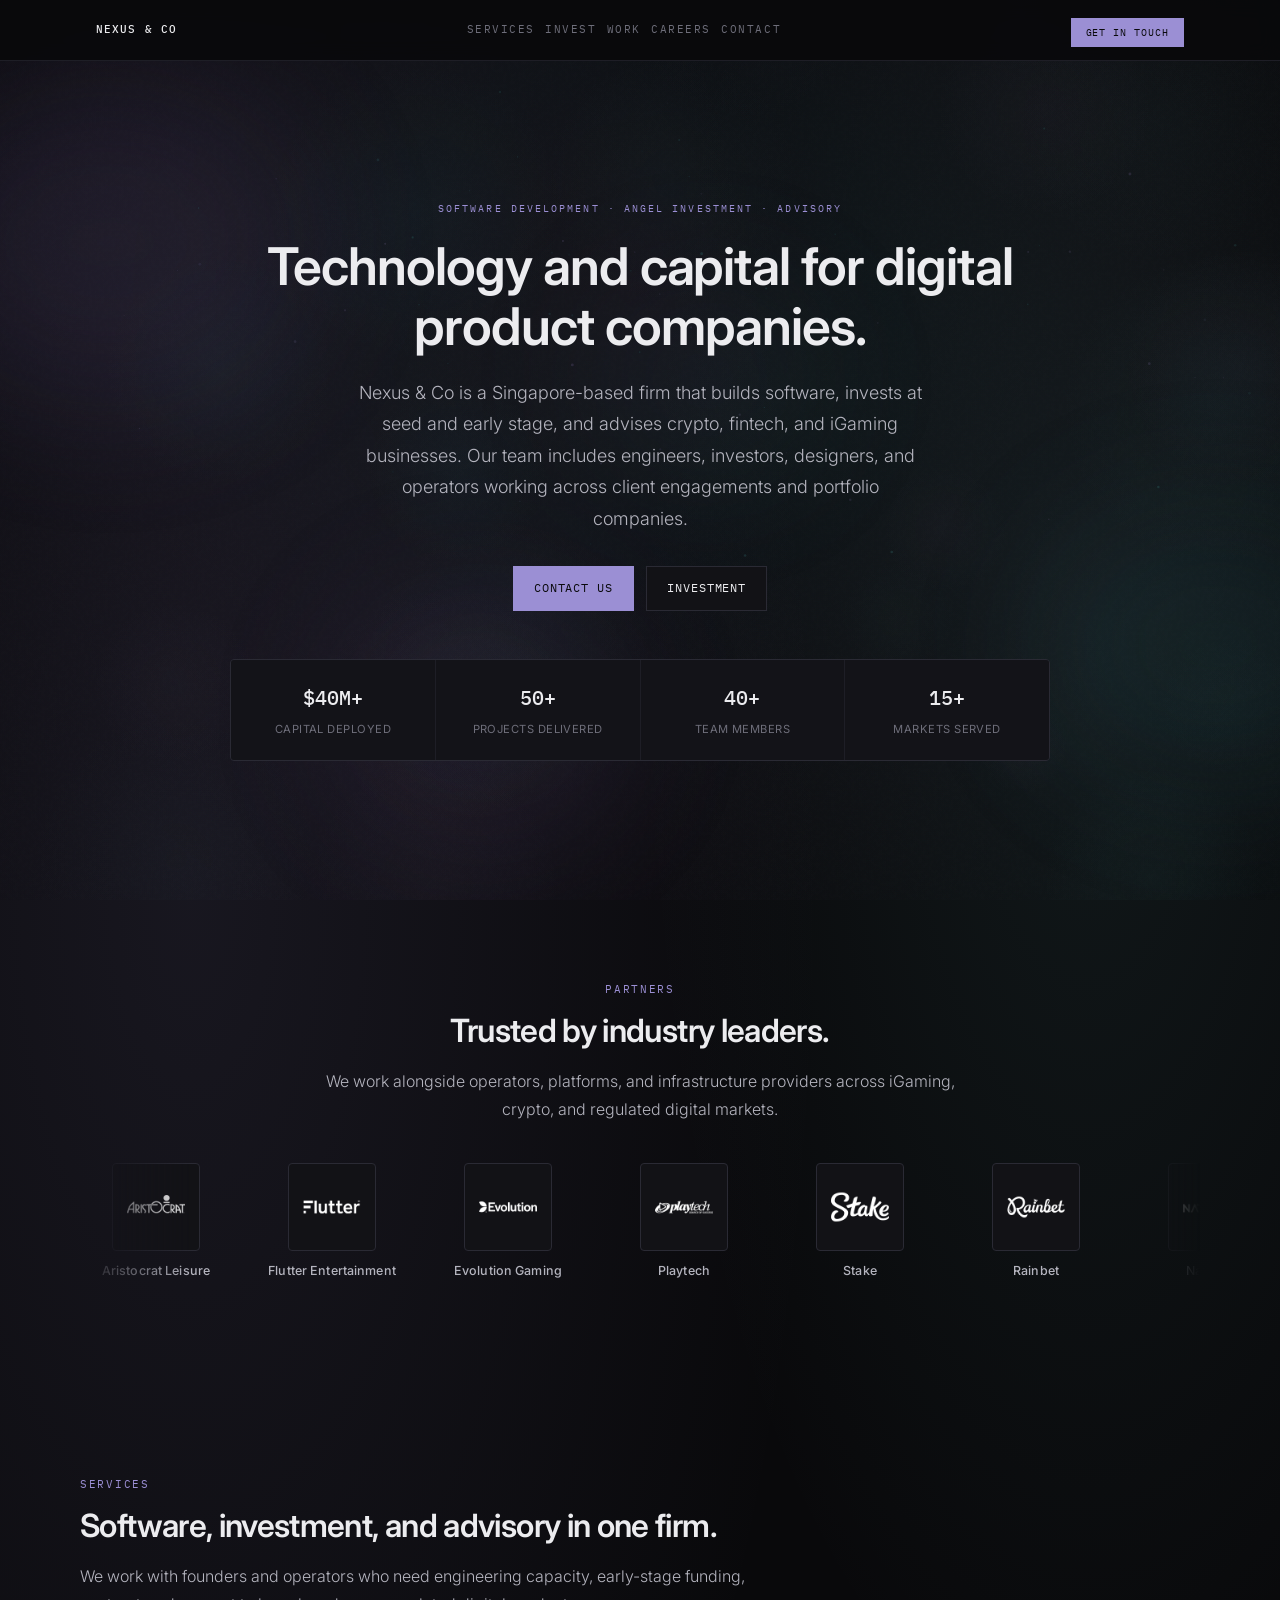
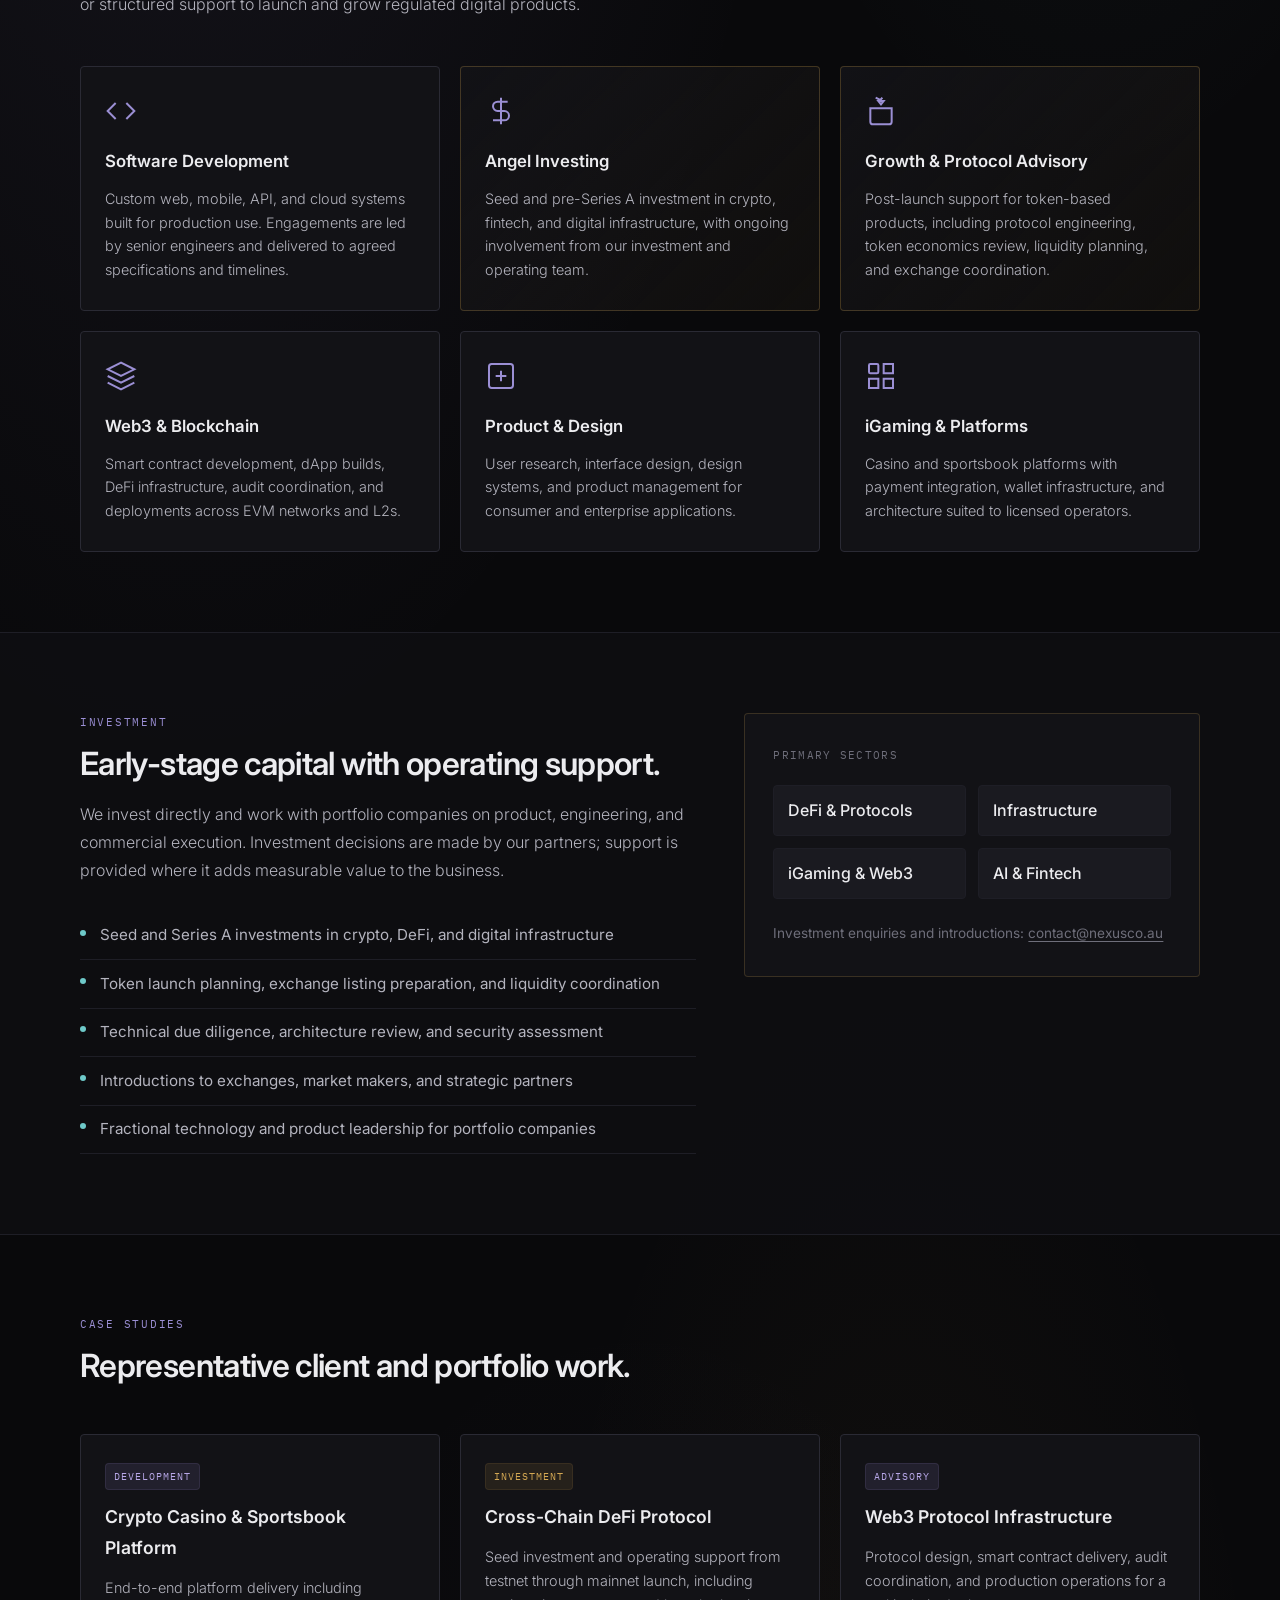
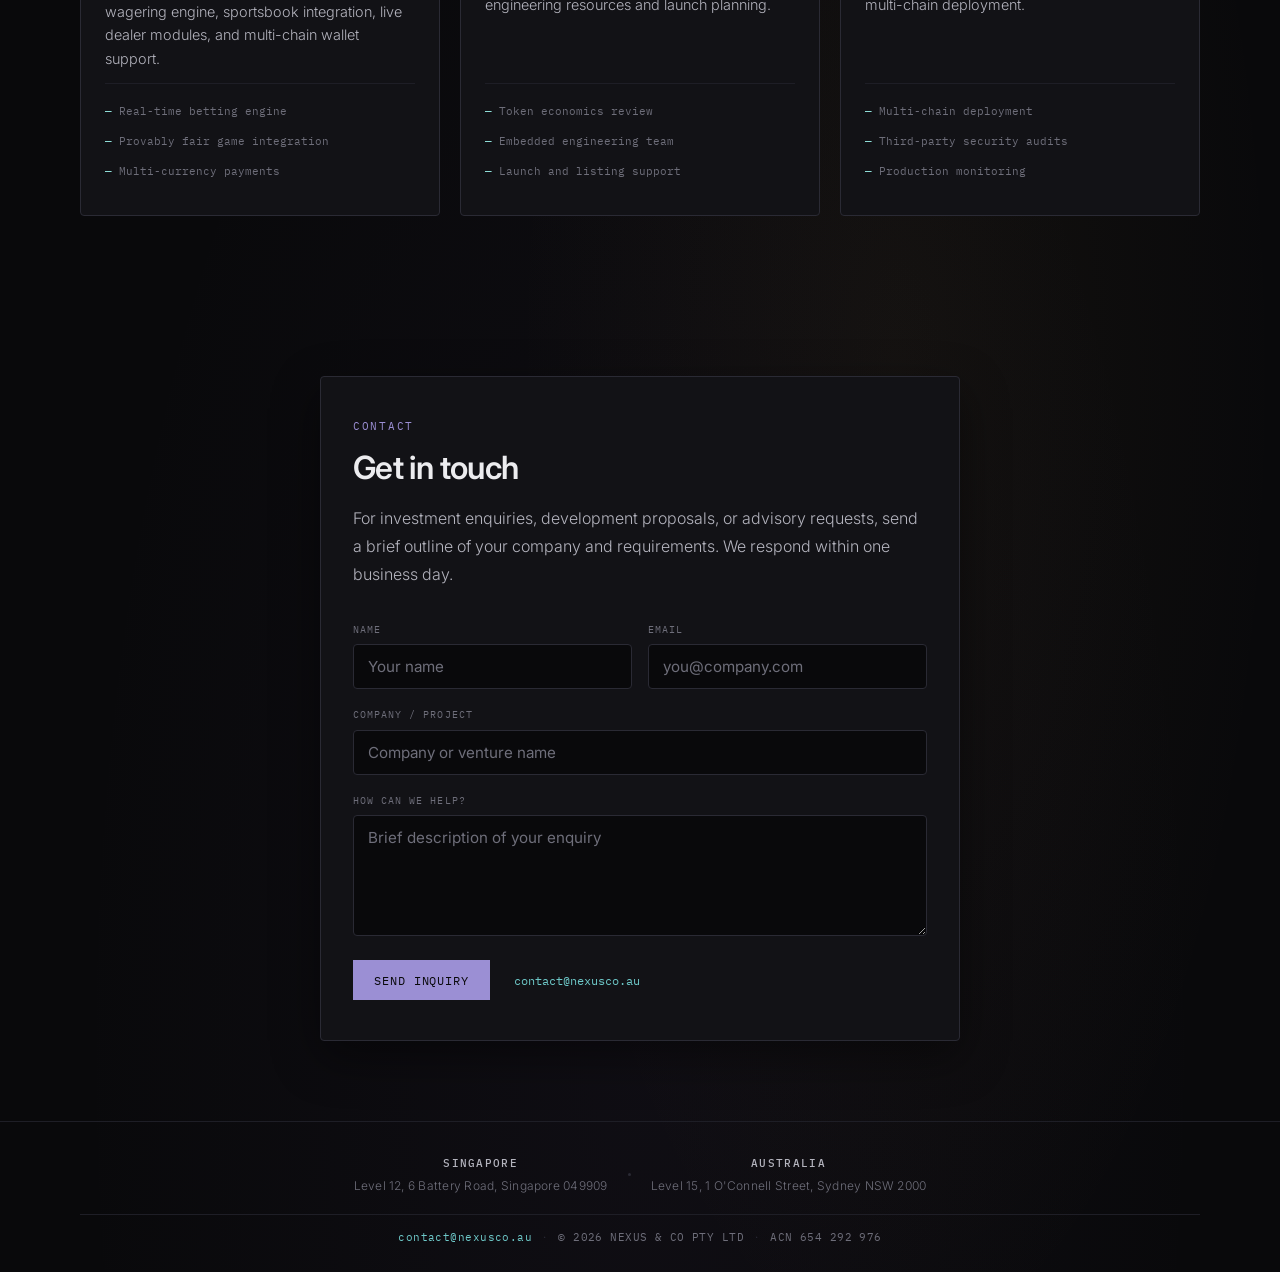
==== commit ab19f342: "Update site" ====
--- a/index.html
+++ b/index.html
@@ -3,8 +3,8 @@
 <head>
   <meta charset="UTF-8">
   <meta name="viewport" content="width=device-width, initial-scale=1.0">
-  <meta name="description" content="Nexus & Co — a technology and angel investment company. We build, invest in, and scale cryptocurrency projects, startups, and digital platforms worldwide.">
-  <title>Nexus &amp; Co | Technology, Angel Investing &amp; Venture Building</title>
+  <meta name="description" content="Nexus & Co provides software development, angel investment, and advisory services for crypto, fintech, and regulated digital platforms. Based in Singapore and Sydney.">
+  <title>Nexus &amp; Co | Software, Investment &amp; Advisory</title>
   <link rel="preconnect" href="https://fonts.googleapis.com">
   <link rel="preconnect" href="https://fonts.gstatic.com" crossorigin>
   <link href="https://fonts.googleapis.com/css2?family=IBM+Plex+Mono:wght@400;500&family=Inter:wght@300;400;500;600&display=swap" rel="stylesheet">
@@ -25,16 +25,16 @@
   <main>
     <section id="home" class="hero hero--agency">
       <div class="hero-content">
-        <p class="hero-eyebrow accent-lavender-soft">Technology · Angel Investing · Venture Building</p>
-        <h1 class="hero-title">We build, invest in, and scale what comes next.</h1>
+        <p class="hero-eyebrow accent-lavender-soft">Software Development · Angel Investment · Advisory</p>
+        <h1 class="hero-title">Technology and capital for digital product companies.</h1>
         <p class="hero-lead">
-          Nexus &amp; Co is a tech and angel company — angel investors, developers, entrepreneurs,
-          designers, and operators working as one. We partner with founders, back ambitious crypto
-          projects, and deploy world-class teams to ship products that matter.
+          Nexus &amp; Co is a Singapore-based firm that builds software, invests at seed and early stage,
+          and advises crypto, fintech, and iGaming businesses. Our team includes engineers, investors,
+          designers, and operators working across client engagements and portfolio companies.
         </p>
         <div class="hero-actions">
-          <a href="#contact" class="btn btn-primary btn-lg">Partner With Us</a>
-          <a href="#invest" class="btn btn-secondary btn-lg">Angel &amp; Ventures</a>
+          <a href="#contact" class="btn btn-primary btn-lg">Contact Us</a>
+          <a href="https://nexusdao.io" class="btn btn-secondary btn-lg" target="_blank" rel="noopener noreferrer">Investment</a>
         </div>
         <div class="hero-stats">
           <div class="stat">
@@ -43,15 +43,33 @@
           </div>
           <div class="stat">
             <span class="stat-value">50+</span>
-            <span class="stat-label">Projects &amp; Bets</span>
+            <span class="stat-label">Projects Delivered</span>
           </div>
           <div class="stat">
             <span class="stat-value">40+</span>
-            <span class="stat-label">Specialists</span>
+            <span class="stat-label">Team Members</span>
           </div>
           <div class="stat">
             <span class="stat-value">15+</span>
-            <span class="stat-label">Countries</span>
+            <span class="stat-label">Markets Served</span>
+          </div>
+        </div>
+      </div>
+    </section>
+
+    <section id="partners" class="section section--agency section--partners" aria-label="Partners">
+      <div class="section-inner section-inner--wide">
+        <div class="section-head section-head--center">
+          <p class="section-eyebrow">Partners</p>
+          <h2 class="section-heading">Trusted by industry leaders.</h2>
+          <p class="section-intro">
+            We work alongside operators, platforms, and infrastructure providers across
+            iGaming, crypto, and regulated digital markets.
+          </p>
+        </div>
+        <div class="partners-showcase">
+          <div class="partners-marquee">
+            <div class="partners-track" id="partners-track" aria-label="Partner organisations"></div>
           </div>
         </div>
       </div>
@@ -60,12 +78,11 @@
     <section id="services" class="section section--agency">
       <div class="section-inner section-inner--wide">
         <div class="section-head">
-          <p class="section-eyebrow">Capabilities</p>
-          <h2 class="section-heading">Build, invest, and scale — under one roof.</h2>
+          <p class="section-eyebrow">Services</p>
+          <h2 class="section-heading">Software, investment, and advisory in one firm.</h2>
           <p class="section-intro">
-            Whether you need a product built, capital and conviction behind your idea, or a team
-            to take your crypto project from prototype to global scale — Nexus &amp; Co brings
-            the full stack of technology and venture capability.
+            We work with founders and operators who need engineering capacity, early-stage funding,
+            or structured support to launch and grow regulated digital products.
           </p>
         </div>
         <div class="service-grid">
@@ -74,42 +91,42 @@
               <svg viewBox="0 0 24 24" fill="none" stroke="currentColor" stroke-width="1.5"><path d="M16 18l6-6-6-6M8 6l-6 6 6 6"/></svg>
             </div>
             <h3>Software Development</h3>
-            <p>Full-stack engineering, mobile apps, APIs, and cloud infrastructure — delivered by senior developers across APAC, Europe, and North America.</p>
+            <p>Custom web, mobile, API, and cloud systems built for production use. Engagements are led by senior engineers and delivered to agreed specifications and timelines.</p>
           </article>
           <article class="service-card service-card--highlight">
             <div class="service-icon accent-gold" aria-hidden="true">
               <svg viewBox="0 0 24 24" fill="none" stroke="currentColor" stroke-width="1.5"><path d="M12 2v20M17 5H9.5a3.5 3.5 0 0 0 0 7h5a3.5 3.5 0 0 1 0 7H6"/></svg>
             </div>
             <h3>Angel Investing</h3>
-            <p>Early-stage capital, strategic guidance, and operator support for founders building in crypto, fintech, iGaming, and frontier technology.</p>
+            <p>Seed and pre-Series A investment in crypto, fintech, and digital infrastructure, with ongoing involvement from our investment and operating team.</p>
           </article>
           <article class="service-card service-card--highlight">
             <div class="service-icon accent-gold" aria-hidden="true">
               <svg viewBox="0 0 24 24" fill="none" stroke="currentColor" stroke-width="1.5"><path d="m13 2-2 2.5h3L12 7l-2-2.5h3L8 2"/><path d="M4 10h16v10a2 2 0 0 1-2 2H6a2 2 0 0 1-2-2V10z"/></svg>
             </div>
-            <h3>Crypto Scaling Solutions</h3>
-            <p>Go-to-market, liquidity, tokenomics advisory, protocol engineering, and growth systems for cryptocurrency projects ready to scale.</p>
+            <h3>Growth &amp; Protocol Advisory</h3>
+            <p>Post-launch support for token-based products, including protocol engineering, token economics review, liquidity planning, and exchange coordination.</p>
           </article>
           <article class="service-card">
             <div class="service-icon" aria-hidden="true">
               <svg viewBox="0 0 24 24" fill="none" stroke="currentColor" stroke-width="1.5"><path d="M12 2L2 7l10 5 10-5-10-5z"/><path d="M2 17l10 5 10-5M2 12l10 5 10-5"/></svg>
             </div>
             <h3>Web3 &amp; Blockchain</h3>
-            <p>Smart contracts, DApps, DeFi infrastructure, on-chain analytics, and audited deployments across EVM and emerging chains.</p>
+            <p>Smart contract development, dApp builds, DeFi infrastructure, audit coordination, and deployments across EVM networks and L2s.</p>
           </article>
           <article class="service-card">
             <div class="service-icon" aria-hidden="true">
               <svg viewBox="0 0 24 24" fill="none" stroke="currentColor" stroke-width="1.5"><rect x="3" y="3" width="18" height="18" rx="2"/><path d="M8 12h8M12 8v8"/></svg>
             </div>
             <h3>Product &amp; Design</h3>
-            <p>World-class designers and product managers shaping UX, brand systems, and roadmaps for consumer and enterprise platforms.</p>
+            <p>User research, interface design, design systems, and product management for consumer and enterprise applications.</p>
           </article>
           <article class="service-card">
             <div class="service-icon" aria-hidden="true">
               <svg viewBox="0 0 24 24" fill="none" stroke="currentColor" stroke-width="1.5"><rect x="3" y="3" width="7" height="7" rx="1"/><path d="M14 3h7v7h-7zM14 14h7v7h-7zM3 14h7v7H3z"/></svg>
             </div>
             <h3>iGaming &amp; Platforms</h3>
-            <p>Casino platforms, sportsbook integration, payment orchestration, and compliance-ready architecture for regulated operators.</p>
+            <p>Casino and sportsbook platforms with payment integration, wallet infrastructure, and architecture suited to licensed operators.</p>
           </article>
         </div>
       </div>
@@ -119,24 +136,24 @@
       <div class="section-inner section-inner--wide">
         <div class="split-block">
           <div class="split-block__content">
-            <p class="section-eyebrow accent-gold">Angel &amp; Ventures</p>
-            <h2 class="section-heading">Capital, conviction, and hands-on scaling.</h2>
+            <p class="section-eyebrow accent-gold">Investment</p>
+            <h2 class="section-heading">Early-stage capital with operating support.</h2>
             <p class="section-intro">
-              Our angel investors and entrepreneurs don't just write cheques — they embed alongside
-              founders, open doors, and help crypto and technology ventures navigate the path from
-              idea to market leadership.
+              We invest directly and work with portfolio companies on product, engineering, and
+              commercial execution. Investment decisions are made by our partners; support is
+              provided where it adds measurable value to the business.
             </p>
             <ul class="feature-list">
-              <li>Seed and Series A angel investments in crypto, DeFi, and infrastructure</li>
-              <li>Scaling playbooks for token launches, community growth, and exchange listings</li>
-              <li>Technical due diligence, architecture review, and security assessments</li>
+              <li>Seed and Series A investments in crypto, DeFi, and digital infrastructure</li>
+              <li>Token launch planning, exchange listing preparation, and liquidity coordination</li>
+              <li>Technical due diligence, architecture review, and security assessment</li>
               <li>Introductions to exchanges, market makers, and strategic partners</li>
-              <li>Fractional CTO, CPO, and growth leadership for portfolio companies</li>
+              <li>Fractional technology and product leadership for portfolio companies</li>
             </ul>
           </div>
           <div class="split-block__panel">
             <div class="trust-panel trust-panel--invest">
-              <p class="trust-panel__label">We back builders in</p>
+              <p class="trust-panel__label">Primary sectors</p>
               <ul class="trust-panel__regions">
                 <li>DeFi &amp; Protocols</li>
                 <li>Infrastructure</li>
@@ -144,8 +161,8 @@
                 <li>AI &amp; Fintech</li>
               </ul>
               <p class="trust-panel__note muted">
-                Pitch decks and warm introductions welcome at
-                <a href="mailto:contact@nexusco.au" class="inline-link accent-cyan">contact@nexusco.au</a>.
+                Investment enquiries and introductions:
+                <a href="mailto:contact@nexusco.au" class="inline-link accent-cyan">contact@nexusco.au</a>
               </p>
             </div>
           </div>
@@ -156,200 +173,41 @@
     <section id="work" class="section section--agency">
       <div class="section-inner section-inner--wide">
         <div class="section-head">
-          <p class="section-eyebrow">Selected Work</p>
-          <h2 class="section-heading">Products built and ventures scaled by our teams.</h2>
+          <p class="section-eyebrow">Case Studies</p>
+          <h2 class="section-heading">Representative client and portfolio work.</h2>
         </div>
         <div class="project-grid">
           <article class="project-card">
-            <span class="project-tag">Build</span>
-            <h3>Stake-Style Casino Platform</h3>
-            <p>Full-featured crypto casino with integrated sportsbook, live dealer modules, and multi-chain wallet support.</p>
+            <span class="project-tag">Development</span>
+            <h3>Crypto Casino &amp; Sportsbook Platform</h3>
+            <p>End-to-end platform delivery including wagering engine, sportsbook integration, live dealer modules, and multi-chain wallet support.</p>
             <ul class="project-meta">
               <li>Real-time betting engine</li>
-              <li>Provably fair games</li>
-              <li>Global payment rails</li>
+              <li>Provably fair game integration</li>
+              <li>Multi-currency payments</li>
             </ul>
           </article>
           <article class="project-card">
-            <span class="project-tag project-tag--gold">Invest</span>
-            <h3>Early-Stage DeFi Protocol</h3>
-            <p>Angel investment and hands-on scaling support for a cross-chain DeFi protocol from testnet through $50M+ TVL.</p>
+            <span class="project-tag project-tag--gold">Investment</span>
+            <h3>Cross-Chain DeFi Protocol</h3>
+            <p>Seed investment and operating support from testnet through mainnet launch, including engineering resources and launch planning.</p>
             <ul class="project-meta">
-              <li>Tokenomics advisory</li>
-              <li>Engineering squad embed</li>
-              <li>Go-to-market strategy</li>
+              <li>Token economics review</li>
+              <li>Embedded engineering team</li>
+              <li>Launch and listing support</li>
             </ul>
           </article>
           <article class="project-card">
-            <span class="project-tag">Scale</span>
-            <h3>Enterprise Web3 Infrastructure</h3>
-            <p>Protocol infrastructure, audited smart contracts, liquidity management, and 24/7 operations for a global launch.</p>
+            <span class="project-tag">Advisory</span>
+            <h3>Web3 Protocol Infrastructure</h3>
+            <p>Protocol design, smart contract delivery, audit coordination, and production operations for a multi-chain deployment.</p>
             <ul class="project-meta">
               <li>Multi-chain deployment</li>
-              <li>Security audits</li>
-              <li>Production SRE</li>
-            </ul>
-          </article>
-        </div>
-      </div>
-    </section>
-
-    <section id="about" class="section section--agency section--alt">
-      <div class="section-inner section-inner--wide">
-        <div class="split-block split-block--reverse">
-          <div class="split-block__content">
-            <p class="section-eyebrow">About Nexus &amp; Co</p>
-            <h2 class="section-heading">A company of investors, builders, and operators.</h2>
-            <p class="section-intro">
-              Nexus &amp; Co brings together angel investors, world-class developers, designers,
-              product managers, and entrepreneurs — united by a belief that the best outcomes
-              happen when capital and craft sit at the same table.
-            </p>
-            <p class="section-intro">
-              We operate globally with delivery hubs across Asia-Pacific, North America, and Europe.
-              Our teams have shipped platforms for regulated iGaming operators, backed crypto
-              natives from zero to scale, and built enterprise software for institutions that
-              cannot afford to move slowly.
-            </p>
-            <div class="team-pillars">
-              <span class="team-pillar">Angel Investors</span>
-              <span class="team-pillar">Developers</span>
-              <span class="team-pillar">Designers</span>
-              <span class="team-pillar">Entrepreneurs</span>
-              <span class="team-pillar">Managers</span>
-              <span class="team-pillar">Operators</span>
-            </div>
-            <p class="section-legal muted">
-              Operated by <span class="legal-entity">NEXUS &amp; CO PTY LTD</span> · ACN 654 292 976
-            </p>
-          </div>
-          <div class="split-block__panel">
-            <div class="office-list">
-              <h3 class="office-list__title">Virtual Offices</h3>
-              <ul class="office-addresses">
-                <li>
-                  <span class="office-city">Singapore</span>
-                  <span class="office-role">Headquarters</span>
-                  <address>Level 12, 6 Battery Road, Singapore 049909</address>
-                </li>
-                <li>
-                  <span class="office-city">Melbourne</span>
-                  <span class="office-role">Delivery Hub</span>
-                  <address>Level 8, 367 Collins Street, Melbourne VIC 3000</address>
-                </li>
-                <li>
-                  <span class="office-city">Sydney</span>
-                  <span class="office-role">Delivery Hub</span>
-                  <address>Level 15, 1 O'Connell Street, Sydney NSW 2000</address>
-                </li>
-                <li>
-                  <span class="office-city">Toronto</span>
-                  <span class="office-role">North America</span>
-                  <address>Suite 300, 100 King Street West, Toronto ON M5X 1A9</address>
-                </li>
-                <li>
-                  <span class="office-city">Lisbon</span>
-                  <span class="office-role">Europe</span>
-                  <address>Av. da Liberdade 110, 1269-046 Lisbon, Portugal</address>
-                </li>
-              </ul>
-            </div>
-          </div>
-        </div>
-      </div>
-    </section>
-
-    <section id="careers" class="section section--agency">
-      <div class="section-inner section-inner--wide">
-        <div class="section-head">
-          <p class="section-eyebrow">Careers</p>
-          <h2 class="section-heading">Join world-class teams building the future.</h2>
-          <p class="section-intro">
-            We hire exceptional talent across engineering, design, and leadership. Listed roles are
-            currently closed to direct applications — reach out by email if you believe you belong here.
-          </p>
-        </div>
-        <div class="jobs-board">
-          <article class="job-card job-card--closed">
-            <div class="job-card__top">
-              <div>
-                <h3 class="job-title">Senior Blockchain Engineer</h3>
-                <p class="job-meta">Remote · APAC / EMEA · Full-time</p>
-              </div>
-              <span class="job-salary">$285,000 – $340,000 AUD</span>
-            </div>
-            <p class="job-desc">
-              Lead smart contract architecture, protocol integrations, and security reviews across
-              EVM and L2 deployments. You'll work directly with founders and angel investors on
-              high-stakes crypto products — from DeFi primitives to consumer on-chain applications.
-            </p>
-            <ul class="job-tags">
-              <li>Solidity</li>
-              <li>Rust</li>
-              <li>Security audits</li>
-              <li>7+ years</li>
-            </ul>
-            <div class="job-card__footer">
-              <span class="job-status">Applications closed</span>
-              <span class="job-apply-note">Express interest: <a href="mailto:jobs@nexusco.au" class="accent-cyan">jobs@nexusco.au</a></span>
-            </div>
-          </article>
-
-          <article class="job-card job-card--closed">
-            <div class="job-card__top">
-              <div>
-                <h3 class="job-title">Lead Product Designer</h3>
-                <p class="job-meta">Remote · Global · Full-time</p>
-              </div>
-              <span class="job-salary">$220,000 – $280,000 AUD</span>
-            </div>
-            <p class="job-desc">
-              Own end-to-end product design for crypto, fintech, and platform products serving
-              millions of users. Define design systems, lead user research, and partner with
-              engineering and investor stakeholders from concept through launch.
-            </p>
-            <ul class="job-tags">
-              <li>Product design</li>
-              <li>Design systems</li>
-              <li>Figma</li>
-              <li>6+ years</li>
-            </ul>
-            <div class="job-card__footer">
-              <span class="job-status">Applications closed</span>
-              <span class="job-apply-note">Express interest: <a href="mailto:jobs@nexusco.au" class="accent-cyan">jobs@nexusco.au</a></span>
-            </div>
-          </article>
-
-          <article class="job-card job-card--closed">
-            <div class="job-card__top">
-              <div>
-                <h3 class="job-title">Engineering Manager — Crypto Platforms</h3>
-                <p class="job-meta">Singapore / Melbourne · Hybrid · Full-time</p>
-              </div>
-              <span class="job-salary">$310,000 – $385,000 AUD</span>
-            </div>
-            <p class="job-desc">
-              Manage distributed engineering squads delivering casino, sportsbook, and Web3
-              platforms for international clients. Responsible for hiring, delivery cadence,
-              technical standards, and client relationships across multiple concurrent engagements.
-            </p>
-            <ul class="job-tags">
-              <li>Engineering leadership</li>
-              <li>Agile delivery</li>
-              <li>iGaming / Web3</li>
-              <li>10+ years</li>
-            </ul>
-            <div class="job-card__footer">
-              <span class="job-status">Applications closed</span>
-              <span class="job-apply-note">Express interest: <a href="mailto:jobs@nexusco.au" class="accent-cyan">jobs@nexusco.au</a></span>
-            </div>
-          </article>
-        </div>
-        <p class="jobs-board__note muted">
-          All résumés and portfolios should be sent to
-          <a href="mailto:jobs@nexusco.au" class="accent-cyan">jobs@nexusco.au</a>.
-          We review expressions of interest on a rolling basis.
-        </p>
+              <li>Third-party security audits</li>
+              <li>Production monitoring</li>
+            </ul>
+          </article>
+        </div>
       </div>
     </section>
 
@@ -357,10 +215,10 @@
       <div class="section-inner section-inner--narrow">
         <div class="contact-card">
           <p class="section-eyebrow">Contact</p>
-          <h2 class="section-heading">Build, invest, or scale — let's talk.</h2>
+          <h2 class="section-heading">Get in touch</h2>
           <p class="section-intro">
-            Whether you're raising angel capital, need a development squad, or want to scale a
-            crypto product — tell us what you're working on. We typically respond within one business day.
+            For investment enquiries, development proposals, or advisory requests, send a brief
+            outline of your company and requirements. We respond within one business day.
           </p>
           <form class="contact-form" id="contact-form" action="mailto:contact@nexusco.au" method="post" enctype="text/plain">
             <div class="form-row">
@@ -379,7 +237,7 @@
             </label>
             <label class="form-field">
               <span>How can we help?</span>
-              <textarea name="message" rows="5" required placeholder="Development, angel investment, scaling support, partnership…"></textarea>
+              <textarea name="message" rows="5" required placeholder="Brief description of your enquiry"></textarea>
             </label>
             <div class="contact-form__actions">
               <button type="submit" class="btn btn-primary btn-lg">Send Inquiry</button>
@@ -387,50 +245,18 @@
             </div>
           </form>
           <p class="contact-form__status" id="contact-status" hidden></p>
-          <p class="contact-legal muted">
-            NEXUS &amp; CO PTY LTD · ACN 654 292 976
-          </p>
         </div>
       </div>
     </section>
   </main>
 
-  <footer class="site-footer site-footer--agency">
-    <div class="footer-inner footer-inner--minimal">
-      <div class="footer-offices">
-        <article class="footer-office">
-          <h3 class="footer-office__city">Singapore</h3>
-          <p class="footer-office__role muted">Headquarters · Virtual Office</p>
-          <address>Level 12, 6 Battery Road<br>Singapore 049909</address>
-        </article>
-        <article class="footer-office">
-          <h3 class="footer-office__city">Melbourne</h3>
-          <p class="footer-office__role muted">Delivery Hub · Virtual Office</p>
-          <address>Level 8, 367 Collins Street<br>Melbourne VIC 3000</address>
-        </article>
-        <article class="footer-office">
-          <h3 class="footer-office__city">Sydney</h3>
-          <p class="footer-office__role muted">Delivery Hub · Virtual Office</p>
-          <address>Level 15, 1 O'Connell Street<br>Sydney NSW 2000</address>
-        </article>
-        <article class="footer-office">
-          <h3 class="footer-office__city">Toronto</h3>
-          <p class="footer-office__role muted">North America · Virtual Office</p>
-          <address>Suite 300, 100 King Street West<br>Toronto ON M5X 1A9</address>
-        </article>
-        <article class="footer-office">
-          <h3 class="footer-office__city">Lisbon</h3>
-          <p class="footer-office__role muted">Europe · Virtual Office</p>
-          <address>Av. da Liberdade 110<br>1269-046 Lisbon, Portugal</address>
-        </article>
-      </div>
-      <a href="mailto:contact@nexusco.au" class="footer-contact accent-cyan">contact@nexusco.au</a>
-      <p class="footer-legal-line muted">&copy; <span id="year"></span> NEXUS &amp; CO PTY LTD · ACN 654 292 976</p>
-    </div>
+  <footer class="site-footer site-footer--unified">
+    <div class="footer-inner footer-inner--unified"></div>
   </footer>
 
   <script src="nav-utils.js"></script>
   <script src="header.js"></script>
+  <script src="footer.js"></script>
   <script src="script.js"></script>
 </body>
 </html>
--- a/styles.css
+++ b/styles.css
@@ -30,6 +30,8 @@
   --max-width-narrow: 640px;
   --header-height: 3.75rem;
   --radius: 4px;
+  --section-space-y: 5rem;
+  --section-space-y-tight: 4rem;
 }
 
 .accent-lavender {
@@ -1291,9 +1293,6 @@
   background: var(--lavender-soft);
   color: var(--bg);
 }
-  background: var(--fg);
-  color: var(--bg-panel);
-}
 
 ::-webkit-scrollbar {
   width: 5px;
@@ -1502,7 +1501,7 @@
   display: flex;
   align-items: center;
   justify-content: center;
-  padding: 5rem 1.5rem 4rem;
+  padding: var(--section-space-y) 1.5rem var(--section-space-y);
   text-align: center;
 }
 
@@ -1577,7 +1576,7 @@
 }
 
 .section--agency {
-  padding: 5rem 1.5rem;
+  padding: var(--section-space-y) 1.5rem;
 }
 
 .section--agency.section--alt {
@@ -2005,77 +2004,114 @@
   color: var(--fg-secondary);
 }
 
-.site-footer--agency {
-  padding: 3rem 1.5rem 2.5rem;
-}
-
-.footer-inner--minimal {
+.site-footer--unified {
+  padding: 2rem 1.5rem 1.75rem;
+}
+
+.footer-inner--unified {
   max-width: var(--max-width-wide);
   margin: 0 auto;
   display: flex;
   flex-direction: column;
   align-items: center;
-  gap: 2rem;
+  gap: 1.1rem;
   text-align: center;
 }
 
-.footer-inner--legal-only {
+.footer-locations {
+  display: flex;
+  flex-wrap: wrap;
+  align-items: center;
   justify-content: center;
-  text-align: center;
-}
-
-.footer-offices {
+  gap: 0.75rem 1.25rem;
+}
+
+.footer-location {
+  display: flex;
+  flex-direction: column;
+  gap: 0.15rem;
+}
+
+.footer-location__city {
+  font-family: var(--font);
+  font-size: 0.68rem;
+  font-weight: 500;
+  letter-spacing: 0.12em;
+  text-transform: uppercase;
+  color: var(--fg-secondary);
+}
+
+.footer-location__addr {
+  font-size: 0.75rem;
+  font-weight: 300;
+  color: var(--fg-muted);
+  letter-spacing: 0.02em;
+}
+
+.footer-dot {
+  width: 3px;
+  height: 3px;
+  border-radius: 50%;
+  background: var(--border);
+  flex-shrink: 0;
+}
+
+.footer-bottom {
+  display: flex;
+  align-items: center;
+  justify-content: center;
+  padding-top: 1rem;
+  border-top: 1px solid var(--border-soft);
   width: 100%;
-  display: grid;
-  grid-template-columns: repeat(5, 1fr);
-  gap: 1.25rem;
-  text-align: left;
-}
-
-.footer-office {
-  padding: 1.25rem 1rem;
-  background: var(--bg-panel);
-  border: 1px solid var(--border-soft);
-  border-radius: var(--radius);
-}
-
-.footer-office__city {
-  font-size: 0.9rem;
-  font-weight: 600;
-  color: var(--fg);
-  margin-bottom: 0.25rem;
-}
-
-.footer-office__role {
-  font-family: var(--font);
-  font-size: 0.6rem;
-  letter-spacing: 0.08em;
-  text-transform: uppercase;
-  margin-bottom: 0.65rem;
-}
-
-.footer-office address {
-  font-style: normal;
-  font-size: 0.78rem;
-  line-height: 1.55;
-  color: var(--fg-muted);
-}
-
-.footer-contact {
-  font-family: var(--font);
-  font-size: 0.8rem;
+}
+
+.footer-meta-line {
+  display: flex;
+  flex-wrap: nowrap;
+  align-items: center;
+  justify-content: center;
+  gap: 0;
+  margin: 0;
+  padding: 0;
+  line-height: 1;
+}
+
+.footer-meta-line .footer-sep {
+  display: inline-block;
+  margin: 0 0.7rem;
+  line-height: 1;
+  color: var(--border);
+  transform: translateY(-0.02em);
+}
+
+.footer-bottom .footer-email,
+.footer-meta-line .footer-legal {
+  font-family: var(--font);
+  font-size: 0.68rem;
+  font-weight: 400;
   letter-spacing: 0.04em;
+  line-height: 1.2;
+  white-space: nowrap;
+  color: var(--fg-muted);
+}
+
+.footer-bottom .footer-email {
+  color: var(--cyan);
   text-decoration: none;
-}
-
-.footer-contact:hover {
-  text-decoration: underline;
-}
-
-.footer-legal-line {
+  vertical-align: middle;
+}
+
+.footer-meta-line .footer-legal {
+  display: inline-block;
+  vertical-align: middle;
+  margin-top: 0;
+}
+
+.footer-legal {
   font-family: var(--font);
   font-size: 0.68rem;
-  letter-spacing: 0.06em;
+  letter-spacing: 0.04em;
+  color: var(--fg-muted);
 }
 
 .footer-inner--wide {
@@ -2188,6 +2224,12 @@
   border-radius: var(--radius);
   padding: 1.75rem 1.5rem;
   transition: border-color 0.2s ease;
+}
+
+.job-card--open {
+  border-color: rgba(212, 168, 83, 0.45);
+  background: linear-gradient(135deg, var(--bg-panel) 0%, rgba(212, 168, 83, 0.07) 100%);
+  box-shadow: 0 10px 36px var(--shadow);
 }
 
 .job-card--closed {
@@ -2236,6 +2278,19 @@
   border-radius: var(--radius);
 }
 
+.job-salary--premium {
+  font-size: 0.78rem;
+  letter-spacing: 0.02em;
+  white-space: normal;
+  text-align: right;
+  max-width: 16rem;
+  line-height: 1.45;
+}
+
+.job-status--open {
+  color: var(--gold-soft);
+}
+
 .job-desc {
   font-size: 0.92rem;
   font-weight: 300;
@@ -2299,6 +2354,118 @@
   letter-spacing: 0.1em;
 }
 
+.page-careers main > .section:first-child {
+  padding-top: calc(var(--section-space-y) + 0.5rem);
+}
+
+.section--partners .section-head {
+  margin-bottom: 2.5rem;
+}
+
+.section--partners .partners-showcase {
+  margin-top: 0.25rem;
+}
+
+.partners-showcase {
+  position: relative;
+  width: 100%;
+  min-height: 9.5rem;
+  overflow: hidden;
+  -webkit-mask-image: linear-gradient(
+    to right,
+    transparent 0%,
+    #fff 10%,
+    #fff 90%,
+    transparent 100%
+  );
+  mask-image: linear-gradient(
+    to right,
+    transparent 0%,
+    #fff 10%,
+    #fff 90%,
+    transparent 100%
+  );
+}
+
+.partners-marquee {
+  width: 100%;
+  overflow: hidden;
+}
+
+.partners-track {
+  display: flex;
+  align-items: flex-start;
+  gap: 1.5rem;
+  width: max-content;
+  will-change: transform;
+  animation: partners-scroll var(--partners-duration, 48s) linear infinite;
+}
+
+@keyframes partners-scroll {
+  from {
+    transform: translateX(0);
+  }
+  to {
+    transform: translateX(var(--marquee-distance, -50%));
+  }
+}
+
+.partner-card {
+  flex: 0 0 auto;
+  width: 9.5rem;
+  display: flex;
+  flex-direction: column;
+  align-items: center;
+  gap: 0.75rem;
+  text-align: center;
+}
+
+.partner-logo-box {
+  width: 5.5rem;
+  height: 5.5rem;
+  display: flex;
+  align-items: center;
+  justify-content: center;
+  background: var(--bg-panel);
+  border: 1px solid var(--border);
+  border-radius: var(--radius);
+  padding: 0.85rem;
+  transition: border-color 0.2s ease, box-shadow 0.2s ease, transform 0.2s ease;
+}
+
+.partner-card:hover .partner-logo-box {
+  border-color: rgba(155, 143, 212, 0.4);
+  box-shadow: 0 8px 24px var(--shadow);
+  transform: translateY(-2px);
+}
+
+.partner-logo {
+  width: 100%;
+  height: 100%;
+  object-fit: contain;
+  object-position: center;
+}
+
+.partner-logo--hidden {
+  display: none;
+}
+
+.partner-logo-fallback {
+  font-family: var(--font);
+  font-size: 0.82rem;
+  font-weight: 500;
+  letter-spacing: 0.08em;
+  color: var(--lavender-soft);
+}
+
+.partner-name {
+  font-size: 0.78rem;
+  font-weight: 500;
+  color: var(--fg-secondary);
+  line-height: 1.35;
+  letter-spacing: 0.01em;
+}
+
 .footer-nav {
   display: flex;
   flex-direction: column;
@@ -2356,10 +2523,6 @@
     order: unset;
   }
 
-  .footer-offices {
-    grid-template-columns: repeat(3, 1fr);
-  }
-
   .footer-inner--wide {
     grid-template-columns: 1fr 1fr;
   }
@@ -2372,6 +2535,19 @@
 }
 
 @media (max-width: 720px) {
+  :root {
+    --section-space-y: 3.75rem;
+    --section-space-y-tight: 3rem;
+  }
+
+  .section-head {
+    margin-bottom: 2.25rem;
+  }
+
+  .section--partners .section-head {
+    margin-bottom: 2rem;
+  }
+
   .header-cta {
     display: none;
   }
@@ -2390,8 +2566,24 @@
     grid-template-columns: 1fr;
   }
 
-  .footer-offices {
-    grid-template-columns: 1fr;
+  .footer-locations {
+    flex-direction: column;
+    gap: 0.85rem;
+  }
+
+  .footer-dot {
+    display: none;
+  }
+
+  .footer-meta-line {
+    flex-wrap: wrap;
+    row-gap: 0.4rem;
+    column-gap: 0;
+  }
+
+  .job-salary--premium {
+    text-align: left;
+    max-width: none;
   }
 
   .footer-inner--wide {
@@ -2405,8 +2597,20 @@
 
 @media (prefers-reduced-motion: reduce) {
   .ring,
-  .nebula-cloud {
+  .nebula-cloud,
+  .partners-track {
     animation: none;
+    transform: none;
+  }
+
+  .partners-marquee {
+    overflow-x: auto;
+    -webkit-overflow-scrolling: touch;
+    scrollbar-width: none;
+  }
+
+  .partners-marquee::-webkit-scrollbar {
+    display: none;
   }
 
   #portal-canvas,
